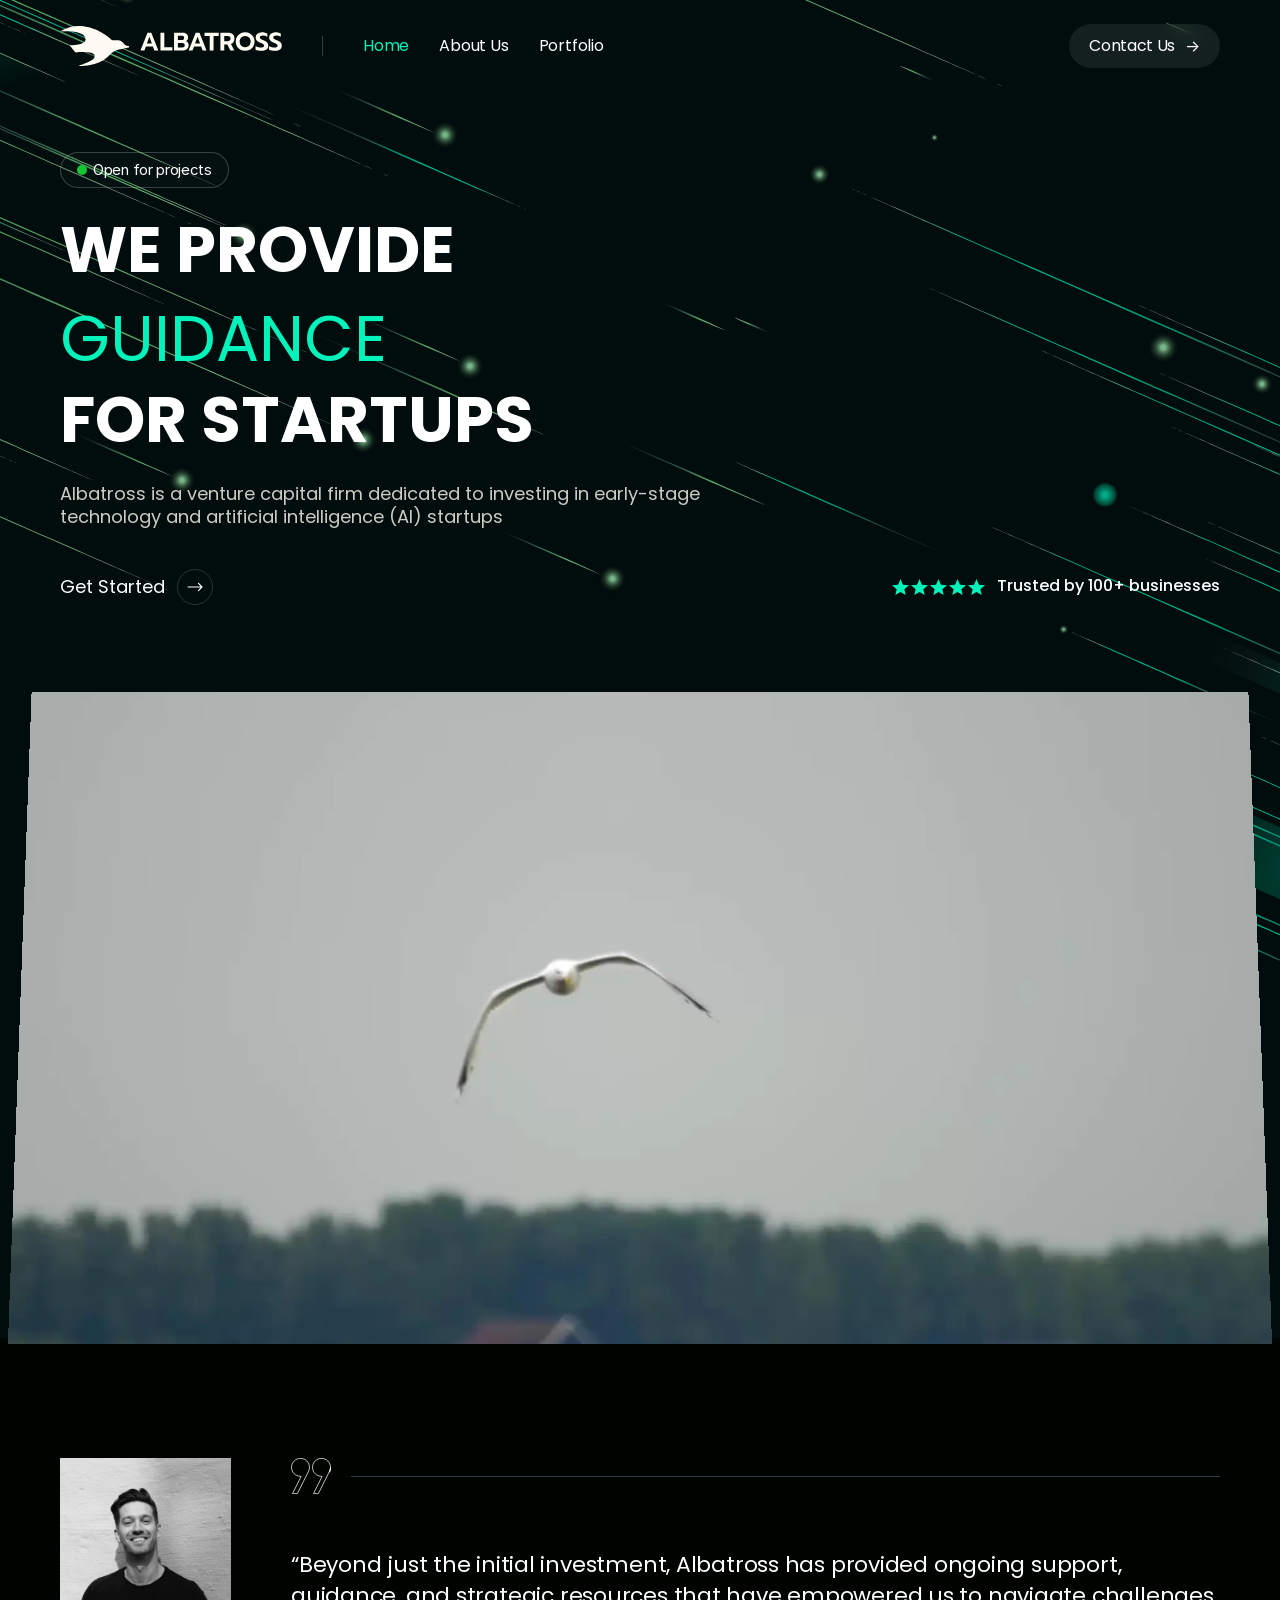
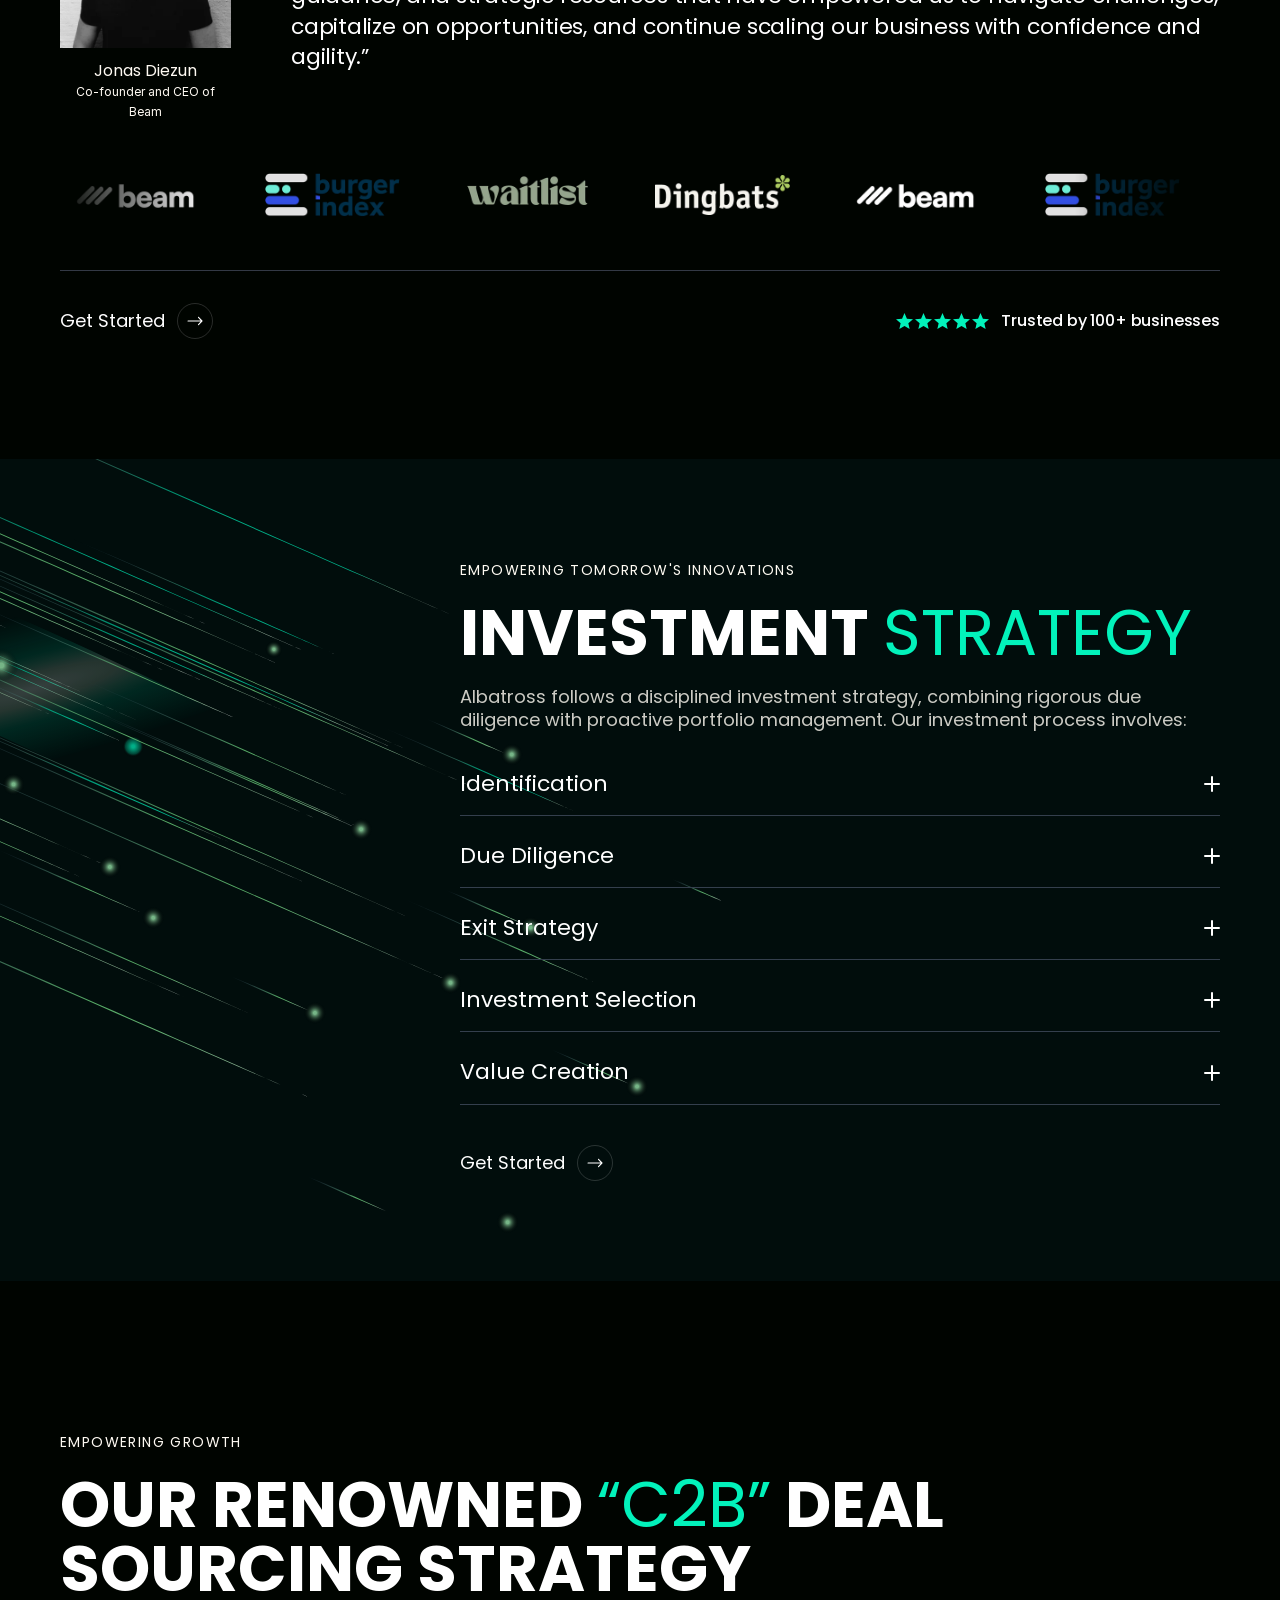
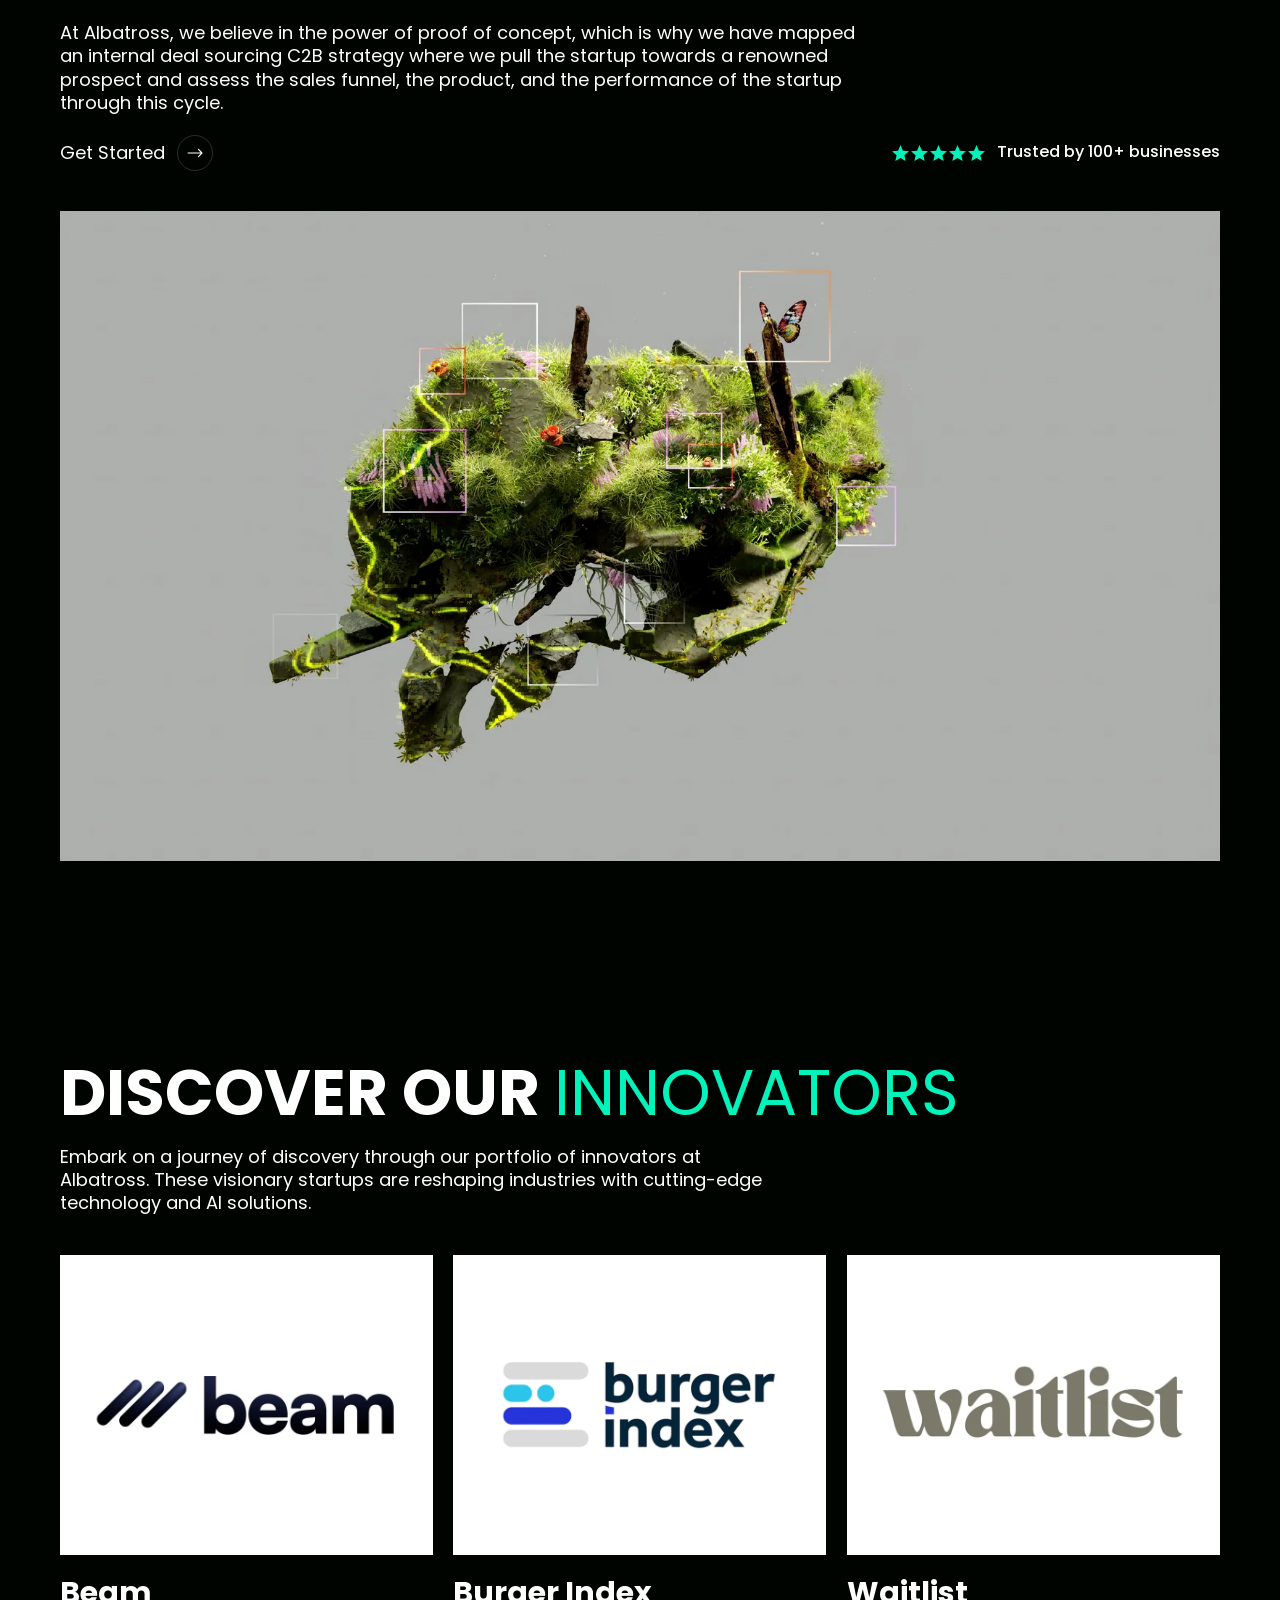
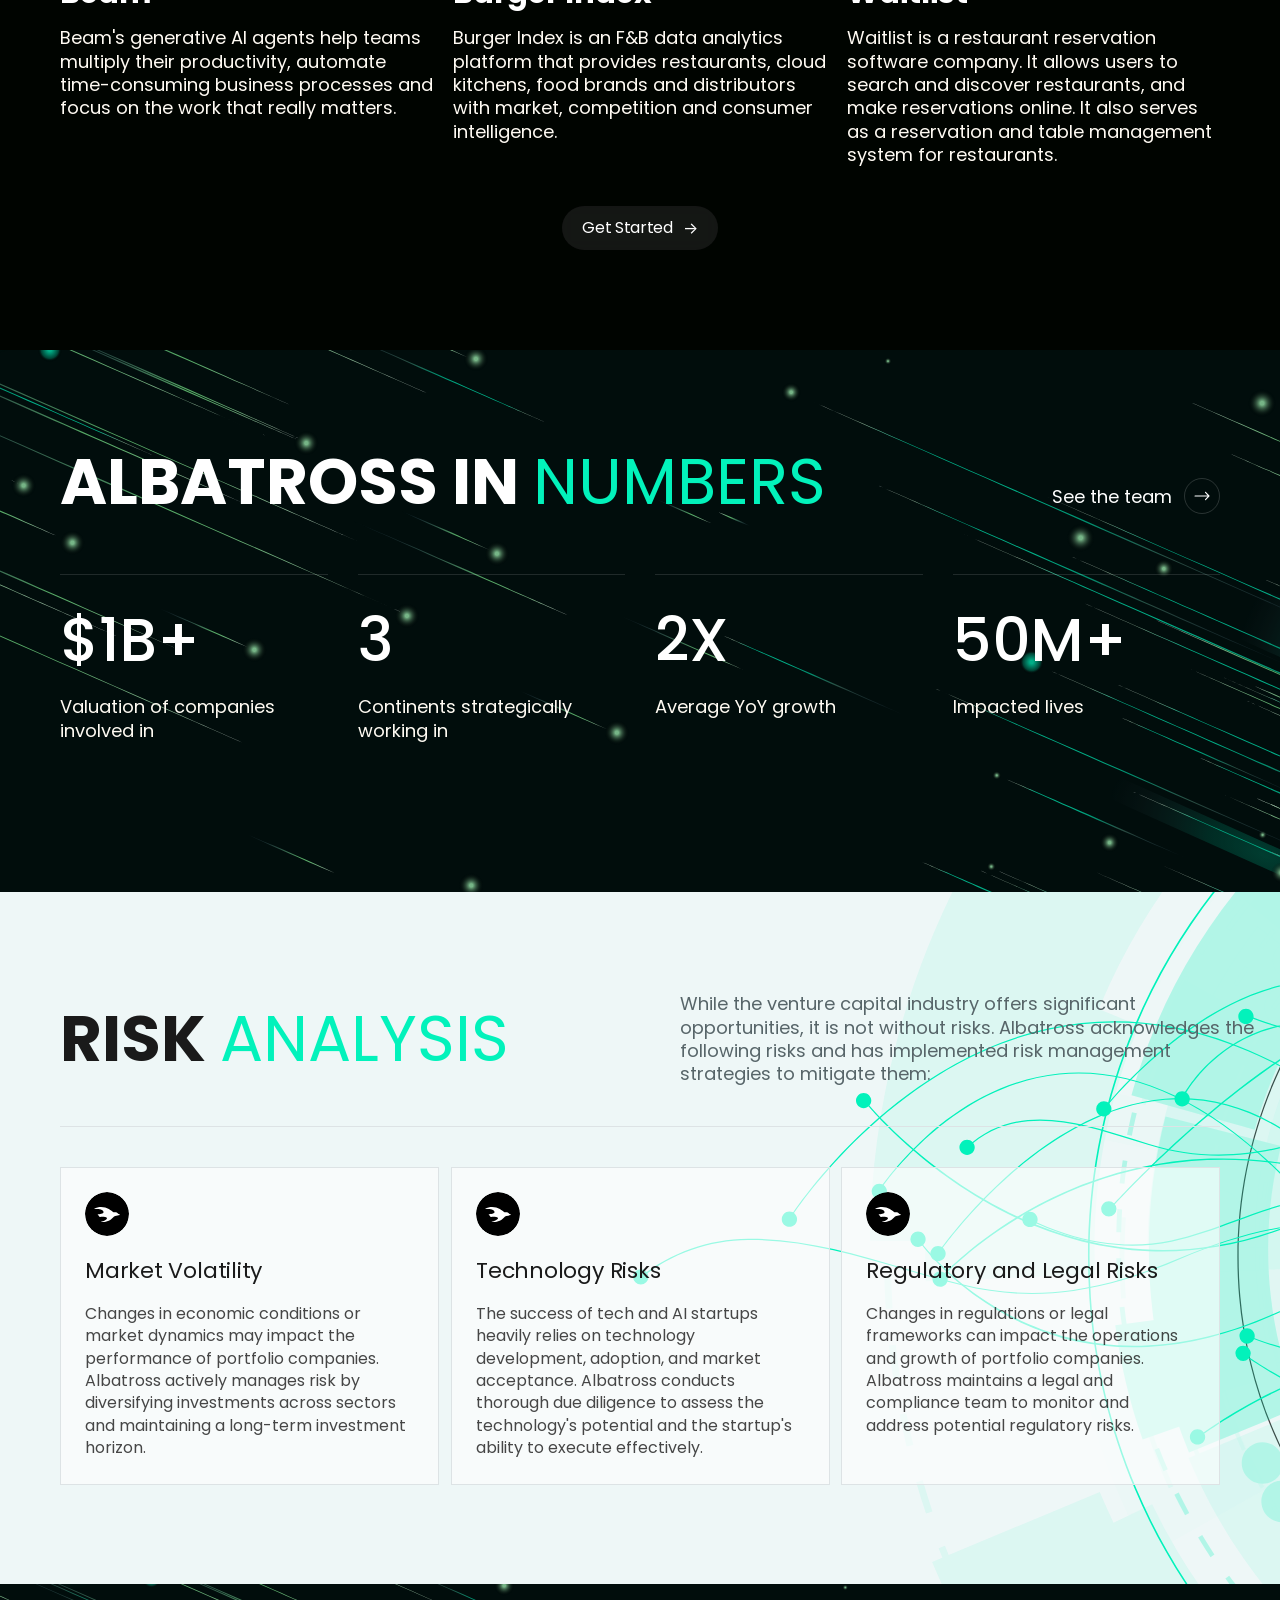
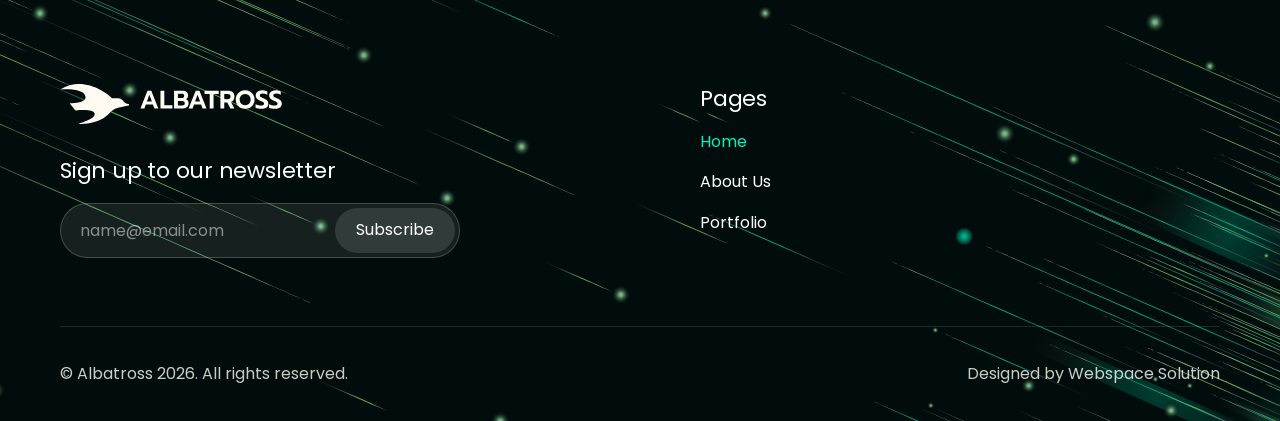
==== index.html @ 12d8d995 "Albatross website: static rebuild of the Framer site Same design and content as albatross-cap.com, r" ====
<!doctype html>
<html lang="en">
<head>
<meta charset="utf-8">
<meta name="viewport" content="width=device-width, initial-scale=1">
<title>Albatross | Venture capital for early-stage tech and AI startups</title>
<meta name="description" content="Albatross is a venture capital firm dedicated to investing in early-stage technology and artificial intelligence (AI) startups.">
<link rel="canonical" href="https://albatross-cap.com/">
<meta name="theme-color" content="#000400">
<meta property="og:type" content="website">
<meta property="og:site_name" content="Albatross">
<meta property="og:title" content="Albatross | Venture capital for early-stage tech and AI startups">
<meta property="og:description" content="Albatross is a venture capital firm dedicated to investing in early-stage technology and artificial intelligence (AI) startups.">
<meta property="og:url" content="https://albatross-cap.com/">
<meta property="og:image" content="https://albatross-cap.com/og-image.jpg">
<meta property="og:image:width" content="1200">
<meta property="og:image:height" content="630">
<meta name="twitter:card" content="summary_large_image">
<meta name="twitter:title" content="Albatross | Venture capital for early-stage tech and AI startups">
<meta name="twitter:description" content="Albatross is a venture capital firm dedicated to investing in early-stage technology and artificial intelligence (AI) startups.">
<meta name="twitter:image" content="https://albatross-cap.com/og-image.jpg">
<link rel="icon" href="favicon.svg" type="image/svg+xml">
<link rel="icon" href="favicon-48.png" type="image/png" sizes="48x48">
<link rel="apple-touch-icon" href="apple-touch-icon.png">
<link rel="preload" href="assets/fonts/poppins-400.woff2" as="font" type="font/woff2" crossorigin>
<link rel="preload" href="assets/fonts/poppins-700.woff2" as="font" type="font/woff2" crossorigin>
<link rel="stylesheet" href="assets/css/site.css?v=1">
<script>try{if(!sessionStorage.getItem('alb-intro')&&!matchMedia('(prefers-reduced-motion: reduce)').matches){document.documentElement.classList.add('js-intro');sessionStorage.setItem('alb-intro','1')}}catch(e){}</script>
<script src="assets/js/site.js?v=1" defer></script>
<script type="application/ld+json">{"@context":"https://schema.org","@type":"Organization","name":"Albatross","url":"https://albatross-cap.com/","logo":"https://albatross-cap.com/apple-touch-icon.png","description":"Albatross is a venture capital firm dedicated to investing in early-stage technology and artificial intelligence (AI) startups."}</script>
<link rel="preload" href="assets/img/bg-hero.svg" as="image">
</head>
<body class="page-home">
<a class="skip-link" href="#main">Skip to content</a>
<div class="intro" aria-hidden="true"><img src="assets/img/logo.svg" alt="" width="572" height="103"></div>
<svg width="0" height="0" style="position:absolute" aria-hidden="true" focusable="false">
  <symbol id="i-arrow" viewBox="0 0 16 10"><path fill="currentColor" d="M 15.492 4.779 C 15.464 4.71 15.423 4.647 15.372 4.59 L 11.883 0.982 C 11.666 0.758 11.314 0.758 11.097 0.982 C 10.879 1.207 10.879 1.569 11.097 1.799 L 13.637 4.422 L 1.021 4.422 C 0.714 4.422 0.465 4.681 0.465 4.998 C 0.465 5.314 0.714 5.573 1.021 5.573 L 13.637 5.573 L 11.097 8.202 C 10.879 8.427 10.879 8.789 11.097 9.013 C 11.205 9.128 11.348 9.186 11.49 9.186 C 11.632 9.186 11.775 9.128 11.883 9.013 L 15.372 5.406 C 15.423 5.355 15.464 5.291 15.492 5.222 C 15.52 5.153 15.535 5.078 15.535 4.998 C 15.535 4.923 15.52 4.848 15.492 4.779 Z"/></symbol>
  <symbol id="i-stars" viewBox="0 0 93 16"><g fill="#02F2BB"><path transform="translate(0 0)" d="M 8.5 0 L 10.929 5.635 L 17 6.138 L 12.345 10.164 L 13.661 16 L 8.5 12.931 L 3.339 16 L 4.655 10.164 L 0 6.138 L 6.071 5.635 Z"/><path transform="translate(19 0)" d="M 8.5 0 L 10.929 5.635 L 17 6.138 L 12.345 10.164 L 13.661 16 L 8.5 12.931 L 3.339 16 L 4.655 10.164 L 0 6.138 L 6.071 5.635 Z"/><path transform="translate(38 0)" d="M 8.5 0 L 10.929 5.635 L 17 6.138 L 12.345 10.164 L 13.661 16 L 8.5 12.931 L 3.339 16 L 4.655 10.164 L 0 6.138 L 6.071 5.635 Z"/><path transform="translate(57 0)" d="M 8.5 0 L 10.929 5.635 L 17 6.138 L 12.345 10.164 L 13.661 16 L 8.5 12.931 L 3.339 16 L 4.655 10.164 L 0 6.138 L 6.071 5.635 Z"/><path transform="translate(76 0)" d="M 8.5 0 L 10.929 5.635 L 17 6.138 L 12.345 10.164 L 13.661 16 L 8.5 12.931 L 3.339 16 L 4.655 10.164 L 0 6.138 L 6.071 5.635 Z"/></g></symbol>
  <symbol id="i-linkedin" viewBox="0 0 24 24"><path d="M19 3a2 2 0 0 1 2 2v14a2 2 0 0 1-2 2H5a2 2 0 0 1-2-2V5a2 2 0 0 1 2-2h14m-.5 15.5v-5.3a3.26 3.26 0 0 0-3.26-3.26c-.85 0-1.84.52-2.32 1.3v-1.11h-2.79v8.37h2.79v-4.93c0-.77.62-1.4 1.39-1.4a1.4 1.4 0 0 1 1.4 1.4v4.93h2.79M6.88 8.56a1.68 1.68 0 0 0 1.68-1.68c0-.93-.75-1.69-1.68-1.69a1.69 1.69 0 0 0-1.69 1.69c0 .93.76 1.68 1.69 1.68m1.39 9.94v-8.37H5.5v8.37h2.77z"/></symbol>
</svg>
<header class="site-header">
  <nav class="wrap nav" aria-label="Main">
    <div class="nav-left">
      <a class="brand" href="./" aria-label="Albatross, home"><img src="assets/img/logo.svg" alt="Albatross" width="222" height="40"></a>
      <span class="nav-divider" aria-hidden="true"></span>
      <ul class="nav-links"><li><a href="./" aria-current="page">Home</a></li><li><a href="./about-us">About Us</a></li><li><a href="./portfolio">Portfolio</a></li></ul>
    </div>
    <a class="pill-btn" href="./contact-us"><span>Contact Us</span><span class="arrow-text" aria-hidden="true">-&gt;</span></a>
    <button class="menu-btn" type="button" aria-expanded="false" aria-controls="mobile-menu" aria-label="Open menu"><span></span><span></span></button>
  </nav>
  <div class="mobile-menu" id="mobile-menu">
    <ul><li><a href="./" aria-current="page">Home</a></li><li><a href="./about-us">About Us</a></li><li><a href="./portfolio">Portfolio</a></li></ul>
    <a class="pill-btn" href="./contact-us"><span>Contact Us</span><span class="arrow-text" aria-hidden="true">-&gt;</span></a>
  </div>
</header>
<main id="main">
<div class="bg-hero home-top">
  <section class="hero" aria-labelledby="hero-title">
    <div class="wrap hero-content">
      <div class="hero-text">
        <p class="status-pill"><span class="dot" aria-hidden="true"></span>Open for projects</p>
        <h1 class="sr-only" id="hero-title">We provide necessary capital, guidance and industry connections for startups</h1>
        <div class="headline" aria-hidden="true">
          <p class="display">We provide</p>
          <div class="rotator"><div class="slot">
            <span class="word is-active">NECESSARY CAPITAL</span>
            <span class="word">GUIDANCE</span>
            <span class="word">INDUSTRY CONNECTIONS</span>
          </div></div>
          <p class="display">for startups</p>
        </div>
        <p class="lead dim">Albatross is a venture capital firm dedicated to investing in early-stage technology and artificial intelligence (AI) startups</p>
      </div>
      <div class="cta-row">
          <a class="circle-link" href="./contact-us"><span>Get Started</span><span class="circle"><svg aria-hidden="true"><use href="#i-arrow"/></svg></span></a>
          <p class="trusted"><svg aria-hidden="true"><use href="#i-stars"/></svg><span>Trusted by 100+ businesses</span></p>
        </div>
    </div>
    <div class="hero-media">
      <div class="hero-video" data-tilt>
        <video autoplay muted loop playsinline preload="metadata" poster="assets/img/video-poster.webp" aria-label="An albatross in flight">
          <source src="assets/video/albatross.mp4" type="video/mp4">
        </video>
      </div>
    </div>
  </section>
</div>

<section class="wrap testimonials reveal reveal-30" aria-label="What founders say">
  <div class="testimonials-inner">
    <div class="quotes" data-rotate="9500">
      <figure class="quote is-active">
        <div class="quote-person"><img src="assets/img/testimonial-jonas-400.webp" alt="Jonas Diezun" width="171" height="190" loading="lazy"><figcaption><p class="name">Jonas Diezun</p><p class="role">Co-founder and CEO of Beam</p></figcaption></div>
        <div class="quote-body"><div class="quote-mark" aria-hidden="true"><img src="assets/img/quote.svg" alt="" width="40" height="36"><span class="rule"></span></div>
          <blockquote>&ldquo;Beyond just the initial investment, Albatross has provided ongoing support, guidance, and strategic resources that have empowered us to navigate challenges, capitalize on opportunities, and continue scaling our business with confidence and agility.&rdquo;</blockquote></div>
      </figure>
      <figure class="quote">
        <div class="quote-person"><img src="assets/img/testimonial-christian-400.webp" alt="Christian Tambeh" width="171" height="190" loading="lazy"><figcaption><p class="name">Christian Tambeh</p><p class="role">Founder of Nineteen Fifty</p></figcaption></div>
        <div class="quote-body"><div class="quote-mark" aria-hidden="true"><img src="assets/img/quote.svg" alt="" width="40" height="36"><span class="rule"></span></div>
          <blockquote>&ldquo;I highly recommend Albatross Capital for their professionalism and meticulous attention to detail. Their team consistently demonstrates thorough due diligence, ensuring every aspect of their work is carefully considered.&rdquo;</blockquote></div>
      </figure>
    </div>
    <div class="ticker" aria-label="Companies we work with"><ul class="ticker-track"><li><img src="assets/img/logo-beam-300.webp" alt="Beam" width="135" height="70" loading="lazy"></li><li><img src="assets/img/logo-burger-index-300.webp" alt="Burger Index" width="135" height="70" loading="lazy"></li><li><img src="assets/img/logo-waitlist-300.webp" alt="Waitlist" width="135" height="70" loading="lazy" class="cover"></li><li><img src="assets/img/logo-dingbats-300.webp" alt="Dingbats*" width="135" height="70" loading="lazy"></li><li aria-hidden="true"><img src="assets/img/logo-beam-300.webp" alt="" width="135" height="70" loading="lazy"></li><li aria-hidden="true"><img src="assets/img/logo-burger-index-300.webp" alt="" width="135" height="70" loading="lazy"></li><li aria-hidden="true"><img src="assets/img/logo-waitlist-300.webp" alt="" width="135" height="70" loading="lazy" class="cover"></li><li aria-hidden="true"><img src="assets/img/logo-dingbats-300.webp" alt="" width="135" height="70" loading="lazy"></li><li aria-hidden="true"><img src="assets/img/logo-beam-300.webp" alt="" width="135" height="70" loading="lazy"></li><li aria-hidden="true"><img src="assets/img/logo-burger-index-300.webp" alt="" width="135" height="70" loading="lazy"></li><li aria-hidden="true"><img src="assets/img/logo-waitlist-300.webp" alt="" width="135" height="70" loading="lazy" class="cover"></li><li aria-hidden="true"><img src="assets/img/logo-dingbats-300.webp" alt="" width="135" height="70" loading="lazy"></li><li aria-hidden="true"><img src="assets/img/logo-beam-300.webp" alt="" width="135" height="70" loading="lazy"></li><li aria-hidden="true"><img src="assets/img/logo-burger-index-300.webp" alt="" width="135" height="70" loading="lazy"></li><li aria-hidden="true"><img src="assets/img/logo-waitlist-300.webp" alt="" width="135" height="70" loading="lazy" class="cover"></li><li aria-hidden="true"><img src="assets/img/logo-dingbats-300.webp" alt="" width="135" height="70" loading="lazy"></li></ul></div>
    <div class="rule-row"><div class="rule" aria-hidden="true"></div><div class="cta-row">
          <a class="circle-link" href="./contact-us"><span>Get Started</span><span class="circle"><svg aria-hidden="true"><use href="#i-arrow"/></svg></span></a>
          <p class="trusted tall"><svg aria-hidden="true"><use href="#i-stars"/></svg><span>Trusted by 100+ businesses</span></p>
        </div></div>
  </div>
</section>

<section class="bg-strategy" aria-labelledby="strategy-title">
  <div class="wrap strategy">
    <div class="strategy-spacer" aria-hidden="true"></div>
    <div class="strategy-body">
      <div class="stack-20">
        <p class="eyebrow">Empowering Tomorrow's Innovations</p>
        <h2 class="display" id="strategy-title">Investment <span class="accent">Strategy</span></h2>
        <p class="lead cream dim">Albatross follows a disciplined investment strategy, combining rigorous due diligence with proactive portfolio management. Our investment process involves:</p>
        <div class="accordion">
            <div class="acc-item">
              <h3><button class="acc-head" type="button" aria-expanded="false" aria-controls="acc-0" id="acc-btn-0"><span>Identification</span><i class="acc-icon" aria-hidden="true"></i></button></h3>
              <div class="acc-panel" id="acc-0" role="region" aria-labelledby="acc-btn-0"><div><p>We leverage our networks, partnerships, and industry expertise to identify promising early-stage tech and AI startups. We actively seek out companies that align with our investment thesis of driving efficiencies through cutting-edge technology.</p></div></div>
            </div>
            <div class="acc-item">
              <h3><button class="acc-head" type="button" aria-expanded="false" aria-controls="acc-1" id="acc-btn-1"><span>Due Diligence</span><i class="acc-icon" aria-hidden="true"></i></button></h3>
              <div class="acc-panel" id="acc-1" role="region" aria-labelledby="acc-btn-1"><div><p>Every opportunity goes through rigorous due diligence. We assess the team, the technology, the market and the business model, and through our C2B approach we test the product with a real prospect to see how the startup sells and performs before we commit.</p></div></div>
            </div>
            <div class="acc-item">
              <h3><button class="acc-head" type="button" aria-expanded="false" aria-controls="acc-2" id="acc-btn-2"><span>Exit Strategy</span><i class="acc-icon" aria-hidden="true"></i></button></h3>
              <div class="acc-panel" id="acc-2" role="region" aria-labelledby="acc-btn-2"><div><p>Albatross works closely with portfolio companies to achieve liquidity events that generate substantial returns for our investors. We explore options such as IPOs, mergers, acquisitions, or secondary market sales to maximize returns and create value for all stakeholders.</p></div></div>
            </div>
            <div class="acc-item">
              <h3><button class="acc-head" type="button" aria-expanded="false" aria-controls="acc-3" id="acc-btn-3"><span>Investment Selection</span><i class="acc-icon" aria-hidden="true"></i></button></h3>
              <div class="acc-panel" id="acc-3" role="region" aria-labelledby="acc-btn-3"><div><p>Based on the due diligence process, Albatross selects companies that demonstrate exceptional potential for growth, scalability, and positive impact within their respective industries. We negotiate investment terms and collaborate with the startup's founders to establish mutual goals and strategies.</p></div></div>
            </div>
            <div class="acc-item">
              <h3><button class="acc-head" type="button" aria-expanded="false" aria-controls="acc-4" id="acc-btn-4"><span>Value Creation</span><i class="acc-icon" aria-hidden="true"></i></button></h3>
              <div class="acc-panel" id="acc-4" role="region" aria-labelledby="acc-btn-4"><div><p>Albatross takes an active approach to portfolio management. We provide strategic guidance and mentorship, industry connections, and operational expertise to the startups we invest in. Our team supports the development of scalable business models, product-market fit, and customer acquisition strategies.</p></div></div>
            </div>
        </div>
      </div>
      <a class="circle-link" href="./contact-us"><span>Get Started</span><span class="circle"><svg aria-hidden="true"><use href="#i-arrow"/></svg></span></a>
    </div>
  </div>
</section>

<section class="wrap c2b" aria-labelledby="c2b-title">
  <div class="stack-20">
    <p class="eyebrow">Empowering Growth</p>
    <h2 class="display" id="c2b-title">Our renowned <span class="accent">&ldquo;C2B&rdquo;</span> Deal Sourcing strategy</h2>
    <p class="lead">At Albatross, we believe in the power of proof of concept, which is why we have mapped an internal deal sourcing C2B strategy where we pull the startup towards a renowned prospect and assess the sales funnel, the product, and the performance of the startup through this cycle.</p>
    <div class="cta-row">
          <a class="circle-link" href="./contact-us"><span>Get Started</span><span class="circle"><svg aria-hidden="true"><use href="#i-arrow"/></svg></span></a>
          <p class="trusted"><svg aria-hidden="true"><use href="#i-stars"/></svg><span>Trusted by 100+ businesses</span></p>
        </div>
  </div>
  <div class="c2b-media"><img src="assets/img/c2b-1600.webp" srcset="assets/img/c2b-960.webp 960w, assets/img/c2b-1600.webp 1600w, assets/img/c2b-2320.webp 2320w" sizes="(max-width: 1199px) 100vw, 1160px" alt="A floating island of moss and stone, connected by glowing lines" width="1600" height="900" loading="lazy" decoding="async"></div>
</section>

<section class="innovators" aria-labelledby="innovators-title">
  <div class="wrap section-head">
    <div class="stack-20">
      <h2 class="display" id="innovators-title">Discover Our <span class="accent">Innovators</span></h2>
      <p class="lead">Embark on a journey of discovery through our portfolio of innovators at Albatross. These visionary startups are reshaping industries with cutting-edge technology and AI solutions.</p>
    </div>
  </div>
  <div class="wrap cards">
    <div class="card-grid">
          <a class="card reveal" href="https://beam.ai" target="_blank" rel="noopener">
            <div class="card-media"><img src="assets/img/card-beam-800.webp" alt="Beam logo" width="800" height="640" loading="lazy" decoding="async"><span class="card-tag">Pre-Seed</span></div>
            <div class="card-text"><h3>Beam</h3><p>Beam's generative AI agents help teams multiply their productivity, automate time-consuming business processes and focus on the work that really matters.</p></div>
          </a>
          <a class="card reveal" href="https://burgerindex.com/" target="_blank" rel="noopener">
            <div class="card-media"><img src="assets/img/card-burger-index-800.webp" alt="Burger Index logo" width="800" height="640" loading="lazy" decoding="async"><span class="card-tag">Pre-Seed</span></div>
            <div class="card-text"><h3>Burger Index</h3><p>Burger Index is an F&amp;B data analytics platform that provides restaurants, cloud kitchens, food brands and distributors with market, competition and consumer intelligence.</p></div>
          </a>
          <a class="card reveal" href="https://waitlistapp.me" target="_blank" rel="noopener">
            <div class="card-media"><img src="assets/img/card-waitlist-800.webp" alt="Waitlist logo" width="800" height="640" loading="lazy" decoding="async"><span class="card-tag">Pre-Seed</span></div>
            <div class="card-text"><h3>Waitlist</h3><p>Waitlist is a restaurant reservation software company. It allows users to search and discover restaurants, and make reservations online. It also serves as a reservation and table management system for restaurants.</p></div>
          </a>
    </div>
  </div>
  <a class="pill-btn" href="./contact-us"><span>Get Started</span><span class="arrow-text" aria-hidden="true">-&gt;</span></a>
</section>

<section class="bg-numbers" aria-labelledby="numbers-title">
  <div class="wrap numbers">
    <div class="numbers-head">
      <h2 class="display" id="numbers-title">Albatross in <span class="accent">Numbers</span></h2>
      <a class="circle-link" href="./about-us"><span>See the team</span><span class="circle"><svg aria-hidden="true"><use href="#i-arrow"/></svg></span></a>
    </div>
    <div class="stats" data-counters>
        <div class="stat"><p class="stat-value" data-count="1" data-prefix="$" data-suffix="B+">$1B+</p><p class="label">Valuation of companies involved in</p></div>
        <div class="stat"><p class="stat-value" data-count="3" data-prefix="" data-suffix="">3</p><p class="label">Continents strategically working in</p></div>
        <div class="stat"><p class="stat-value" data-count="2" data-prefix="" data-suffix="X">2X</p><p class="label">Average YoY growth</p></div>
        <div class="stat"><p class="stat-value" data-count="50" data-prefix="" data-suffix="M+">50M+</p><p class="label">Impacted lives</p></div>
    </div>
  </div>
</section>

<section class="bg-risk" aria-labelledby="risk-title">
  <div class="wrap risk">
    <div class="risk-head">
      <h2 class="display ink" id="risk-title">Risk <span class="accent">Analysis</span></h2>
      <p>While the venture capital industry offers significant opportunities, it is not without risks. Albatross acknowledges the following risks and has implemented risk management strategies to mitigate them:</p>
    </div>
    <div class="rule" aria-hidden="true"></div>
    <div class="risk-grid">
        <article class="risk-card reveal"><img src="assets/img/icon-risk.svg" alt="" width="44" height="44" loading="lazy"><div><h3>Market Volatility</h3><p>Changes in economic conditions or market dynamics may impact the performance of portfolio companies. Albatross actively manages risk by diversifying investments across sectors and maintaining a long-term investment horizon.</p></div></article>
        <article class="risk-card reveal"><img src="assets/img/icon-risk.svg" alt="" width="44" height="44" loading="lazy"><div><h3>Technology Risks</h3><p>The success of tech and AI startups heavily relies on technology development, adoption, and market acceptance. Albatross conducts thorough due diligence to assess the technology's potential and the startup's ability to execute effectively.</p></div></article>
        <article class="risk-card reveal"><img src="assets/img/icon-risk.svg" alt="" width="44" height="44" loading="lazy"><div><h3>Regulatory and Legal Risks</h3><p>Changes in regulations or legal frameworks can impact the operations and growth of portfolio companies. Albatross maintains a legal and compliance team to monitor and address potential regulatory risks.</p></div></article>
    </div>
  </div>
</section>
</main>
<footer class="site-footer">
  <div class="wrap footer-inner">
    <div class="footer-top">
      <div class="footer-col">
        <a class="brand" href="./" aria-label="Albatross, home"><img src="assets/img/logo.svg" alt="Albatross" width="222" height="40" loading="lazy"></a>
        <div class="newsletter">
          <h2 id="newsletter-title">Sign up to our newsletter</h2>
          <form class="newsletter-form js-form" data-kind="newsletter" aria-labelledby="newsletter-title" novalidate>
            <label class="sr-only" for="nl-email-index">Email address</label>
            <input id="nl-email-index" type="email" name="email" placeholder="name@email.com" autocomplete="email" required>
            <input class="hp" type="text" name="_honey" tabindex="-1" autocomplete="off" aria-hidden="true">
            <button type="submit">Subscribe</button>
          </form>
          <p class="form-note" role="status" aria-live="polite"></p>
        </div>
      </div>
      <div class="footer-col footer-pages">
        <h2>Pages</h2>
        <ul><li><a href="./" aria-current="page">Home</a></li><li><a href="./about-us">About Us</a></li><li><a href="./portfolio">Portfolio</a></li></ul>
      </div>
    </div>
    <div class="footer-rule" aria-hidden="true"></div>
    <div class="footer-bottom">
      <p>&copy; <a href="./">Albatross</a> <span data-year>2026</span>. All rights reserved.</p>
      <p>Designed by <a href="https://webspacesolutions.in/" target="_blank" rel="noopener">Webspace Solution</a></p>
    </div>
  </div>
</footer>
</body>
</html>
---- assets/css/site.css ----
/* Albatross — site styles.
   Breakpoints match the original Framer build: desktop >= 1200, tablet 810-1199, phone <= 809. */

@font-face { font-family: "Poppins"; font-style: normal; font-weight: 400; font-display: swap; src: url("../fonts/poppins-400.woff2") format("woff2"); }
@font-face { font-family: "Poppins"; font-style: normal; font-weight: 500; font-display: swap; src: url("../fonts/poppins-500.woff2") format("woff2"); }
@font-face { font-family: "Poppins"; font-style: normal; font-weight: 600; font-display: swap; src: url("../fonts/poppins-600.woff2") format("woff2"); }
@font-face { font-family: "Poppins"; font-style: normal; font-weight: 700; font-display: swap; src: url("../fonts/poppins-700.woff2") format("woff2"); }
@font-face { font-family: "Inter"; font-style: normal; font-weight: 400; font-display: swap; src: url("../fonts/inter-400.woff2") format("woff2"); }

:root {
  --accent: #02f2bb;
  --cream: #fffbf3;
  --white: #ffffff;
  --ink: #1a1a1a;
  --muted: #576569;
  --line: #333945;
  --acc-line: #343f4d;
  --light-line: #dde3e5;
  --role: #d4d5d6;
  --dot: #14c732;
  --bg: #000400;
  --font: "Poppins", "Poppins Placeholder", system-ui, -apple-system, "Segoe UI", sans-serif;
  --font-ui: "Inter", system-ui, -apple-system, "Segoe UI", sans-serif;
}

*, *::before, *::after { box-sizing: border-box; }
html { -webkit-text-size-adjust: 100%; text-size-adjust: 100%; }
body {
  margin: 0;
  background: var(--bg);
  color: var(--white);
  font-family: var(--font);
  font-size: 16px;
  line-height: 1.4;
  -webkit-font-smoothing: antialiased;
  -moz-osx-font-smoothing: grayscale;
  overflow-x: hidden;
}
body.page-about, body.page-contact { --bg: #010d0c; }
body.page-portfolio { --bg: #010d0c; }
h1, h2, h3, h4, p, figure, blockquote { margin: 0; font-weight: inherit; }
a { color: inherit; text-decoration: none; }
img, video, svg { display: block; max-width: 100%; }
button, input, textarea { font: inherit; color: inherit; }
ul { list-style: none; margin: 0; padding: 0; }

.sr-only { position: absolute; width: 1px; height: 1px; padding: 0; margin: -1px; overflow: hidden; clip: rect(0 0 0 0); white-space: nowrap; border: 0; }
.skip-link { position: absolute; left: 12px; top: -60px; z-index: 200; background: var(--accent); color: var(--ink); padding: 10px 16px; border-radius: 8px; transition: top .2s; }
.skip-link:focus { top: 12px; }
:focus-visible { outline: 2px solid var(--accent); outline-offset: 3px; }

.wrap { width: 100%; max-width: 1200px; margin: 0 auto; padding: 0 20px; }

/* ---------- Type ---------- */
.display { font-size: 64px; line-height: 64px; font-weight: 700; text-transform: uppercase; color: var(--white); }
.display .accent { font-weight: 400; color: var(--accent); }
.display.ink { color: var(--ink); }
.eyebrow { font-size: 14px; line-height: 22.4px; letter-spacing: 1.4px; text-transform: uppercase; color: var(--cream); }
.lead { font-size: 18px; line-height: 23.4px; color: var(--white); }
.lead.cream { color: var(--cream); }
.dim { opacity: .8; }
.arrow-text { font-family: var(--font-ui); font-feature-settings: "calt" 1; }

/* ---------- Buttons & links ---------- */
.pill-btn {
  display: inline-flex; align-items: center; justify-content: center; gap: 10px;
  height: 44px; padding: 10px 20px; border-radius: 60px;
  background: rgba(255, 255, 255, .08);
  -webkit-backdrop-filter: blur(8px); backdrop-filter: blur(8px);
  font-size: 16px; line-height: 24px; letter-spacing: -.32px; color: var(--white);
  transition: background-color .3s ease, color .3s ease;
}
.pill-btn .arrow-text { letter-spacing: 0; }
.pill-btn:hover { background: var(--accent); color: var(--ink); }

.circle-link { display: inline-flex; flex: none; white-space: nowrap; align-items: center; gap: 12px; font-size: 18px; line-height: 21.6px; color: var(--white); }
.circle-link .circle {
  position: relative; width: 36px; height: 36px; border-radius: 60px; flex: none;
  border: 1px solid rgba(255, 255, 255, .16);
  display: grid; place-items: center;
  transition: background-color .3s ease, border-color .3s ease;
}
.circle-link .circle svg { width: 16px; height: 10px; color: var(--white); transition: color .3s ease; }
.circle-link:hover .circle { background: var(--accent); border-color: var(--accent); }
.circle-link:hover .circle svg { color: var(--ink); }
.circle-link:hover { gap: 16px; }
.circle-link { transition: gap .3s ease; }
.circle-link.on-light { color: var(--ink); letter-spacing: -.36px; }
.circle-link.on-light .circle { background: var(--accent); border-color: var(--accent); }
.circle-link.on-light .circle svg { color: var(--ink); }

.trusted { display: inline-flex; align-items: center; gap: 12px; font-size: 16px; line-height: 20.8px; font-weight: 500; color: var(--white); }
.trusted svg { width: 93px; height: 16px; flex: none; }
.trusted.tall { line-height: 24px; letter-spacing: -.16px; }

.cta-row { display: flex; align-items: center; justify-content: space-between; gap: 20px; }

/* ---------- Header / nav ---------- */
.site-header { position: relative; z-index: 50; }
.nav { display: flex; align-items: center; gap: 40px; height: 92px; padding-top: 16px; padding-bottom: 16px; }
.nav-left { display: flex; align-items: center; gap: 40px; flex: 1; }
.brand { display: block; width: 222px; height: 40px; flex: none; }
.brand img { width: 222px; height: 40px; }
.nav-divider { width: 1px; height: 20px; background: rgba(255, 255, 255, .2); }
.nav-links { display: flex; align-items: center; gap: 30px; }
.nav-links a { font-size: 16px; line-height: 32px; letter-spacing: -.2px; color: var(--white); transition: color .3s ease; }
.nav-links a:hover { color: rgba(2, 242, 187, .3); }
.nav-links a[aria-current="page"] { color: var(--accent); }
.menu-btn { display: none; }
.mobile-menu { display: none; }

/* ---------- Hero (home) ---------- */
.bg-hero { background: url("../img/bg-hero.svg") center top / cover no-repeat; }
/* The hero background runs up behind the header, as in the original. */
:root { --header-h: 92px; }
main > .bg-hero:first-child { margin-top: calc(-1 * var(--header-h)); padding-top: var(--header-h); }
.hero-content { padding-top: 60px; padding-bottom: 80px; }
.hero-text { display: flex; flex-direction: column; gap: 30px; align-items: flex-start; }
.status-pill {
  display: inline-flex; align-items: center; gap: 6px; height: 36px; padding: 6px 16px;
  border: 1px solid rgba(255, 255, 255, .2); border-radius: 30px; background: rgba(255, 255, 255, .02);
  font-family: var(--font-ui); font-size: 15px; line-height: 24px; letter-spacing: -.3px; color: var(--white);
}
.status-pill .dot { width: 10px; height: 10px; border-radius: 30px; background: var(--dot); }
.headline { display: flex; flex-direction: column; gap: 8px; width: 100%; }
.rotator { position: relative; height: 90px; overflow: hidden; display: flex; align-items: flex-end; }
.rotator .slot { position: relative; height: 82px; width: 100%; overflow: hidden; }
.rotator .word {
  position: absolute; left: 0; top: 12px; white-space: nowrap;
  font-size: 64px; line-height: 57.6px; font-weight: 400; color: var(--accent);
  transform: translateY(100%); opacity: 0;
  transition: transform .55s cubic-bezier(.65, 0, .35, 1), opacity .55s ease;
}
.rotator .word.is-active { transform: translateY(0); opacity: 1; }
.rotator .word.is-leaving { transform: translateY(-100%); opacity: 0; }
.hero-content .lead { max-width: 640px; color: var(--cream); }
.hero-content .cta-row { margin-top: 40px; }

.hero-media { padding: 0 20px; }
.hero-video {
  position: relative; height: 653px; overflow: hidden; background: #0b0f0e;
  transform: perspective(1200px) rotateX(var(--tilt, 4deg));
  will-change: transform;
}
.hero-video video, .hero-video img { width: 100%; height: 100%; object-fit: cover; }

/* ---------- Appear on scroll ---------- */
.reveal { opacity: 0; transform: perspective(1200px) translateY(var(--reveal-y, 40px)); transition: opacity .8s cubic-bezier(.22, 1, .36, 1), transform .8s cubic-bezier(.22, 1, .36, 1); }
.reveal.is-in { opacity: 1; transform: perspective(1200px) translateY(0); }
.reveal-30 { --reveal-y: 30px; }

/* ---------- Testimonials ---------- */
.testimonials { padding-top: 120px; padding-bottom: 120px; }
.testimonials-inner { display: flex; flex-direction: column; gap: 28px; }
.quotes { display: grid; }
.quote { grid-area: 1 / 1; display: flex; gap: 60px; align-items: flex-start; transition: opacity .6s ease; }
.quote:not(.is-active) { opacity: 0; pointer-events: none; }
.quote-person { width: 171px; flex: none; display: flex; flex-direction: column; align-items: center; gap: 12px; text-align: center; }
.quote-person img { width: 171px; height: 190px; object-fit: cover; }
.quote-person .name { font-size: 16px; line-height: 22.4px; color: var(--cream); }
.quote-person .role { font-family: var(--font-ui); font-size: 12px; line-height: 19.2px; color: var(--cream); }
.quote-body { flex: 1; min-width: 0; display: flex; flex-direction: column; gap: 56px; }
.quote-mark { display: flex; align-items: center; gap: 20px; height: 36px; }
.quote-mark svg { width: 40px; height: 36px; flex: none; }
.quote-mark .rule { flex: 1; height: 1px; background: var(--line); }
.quote-body blockquote { margin: 0; font-size: 22px; line-height: 30.8px; letter-spacing: -.22px; color: var(--white); }

.ticker {
  padding: 10px; overflow: hidden;
  -webkit-mask-image: linear-gradient(to right, transparent 0%, #000 12.5%, #000 87.5%, transparent 100%);
  mask-image: linear-gradient(to right, transparent 0%, #000 12.5%, #000 87.5%, transparent 100%);
}
.ticker-track { display: flex; gap: 60px; width: max-content; animation: ticker 13s linear infinite; }
.ticker-track li { width: 135px; height: 73px; flex: none; display: grid; place-items: center; }
.ticker-track img { width: 135px; height: 70px; object-fit: contain; }
.ticker-track img.cover { object-fit: cover; }
@keyframes ticker { from { transform: translateX(0); } to { transform: translateX(-780px); } }

.rule-row { display: flex; flex-direction: column; gap: 32px; }
.rule-row .rule { height: 1px; background: var(--line); }

/* ---------- Strategy ---------- */
.bg-strategy { background: url("../img/bg-strategy.svg") center top / cover no-repeat; }
.strategy { padding-top: 100px; padding-bottom: 100px; display: flex; gap: 40px; }
.strategy-spacer { width: 360px; flex: none; }
.strategy-body { flex: 1; min-width: 0; display: flex; flex-direction: column; gap: 40px; align-items: flex-start; }
.stack-20 { display: flex; flex-direction: column; gap: 20px; width: 100%; }
.accordion { display: flex; flex-direction: column; gap: 8px; width: 100%; }
.acc-item { box-shadow: inset 0 -1px 0 var(--acc-line); }
.acc-head {
  width: 100%; display: flex; align-items: center; gap: 24px; padding: 20px 0; margin: 0;
  background: none; border: 0; cursor: pointer; text-align: left;
  font-size: 22px; line-height: 24.2px; color: var(--white);
}
.acc-head span { flex: 1; }
.acc-icon { position: relative; width: 16px; height: 16px; flex: none; transition: transform .35s ease; }
.acc-icon::before, .acc-icon::after { content: ""; position: absolute; background: var(--white); border-radius: 10px; }
.acc-icon::before { left: 0; top: 7px; width: 16px; height: 2px; }
.acc-icon::after { left: 7px; top: 0; width: 2px; height: 16px; }
.acc-item.is-open .acc-icon { transform: rotate(45deg); }
.acc-panel { display: grid; grid-template-rows: 0fr; transition: grid-template-rows .4s ease; }
.acc-item.is-open .acc-panel { grid-template-rows: 1fr; }
.acc-panel > div { overflow: hidden; }
.acc-panel p { padding-bottom: 20px; font-size: 18px; line-height: 23.4px; color: var(--cream); }

/* ---------- C2B ---------- */
.c2b { padding-top: 150px; padding-bottom: 100px; display: flex; flex-direction: column; gap: 40px; }
.c2b .lead { max-width: 800px; }
.c2b-media { width: 100%; aspect-ratio: 1160 / 650; overflow: hidden; }
.c2b-media img { width: 100%; height: 100%; object-fit: cover; }

/* ---------- Innovators / portfolio cards ---------- */
.innovators { padding-bottom: 100px; display: flex; flex-direction: column; align-items: center; }
.section-head { width: 100%; padding-top: 100px; padding-bottom: 40px; }
.section-head .lead { max-width: 710px; }
.cards { width: 100%; padding-bottom: 40px; }
.card-grid { display: grid; grid-template-columns: repeat(3, 1fr); gap: 20px; }
.card { display: flex; flex-direction: column; gap: 20px; transition: opacity .3s ease; }
.card-media { position: relative; aspect-ratio: 373 / 300; overflow: hidden; background: #fff; }
.card-media img { width: 100%; height: 100%; object-fit: cover; }
.card-tag {
  position: absolute; left: 15px; bottom: 15px; height: 30px; padding: 0 12px; border-radius: 30px;
  display: inline-flex; align-items: center; background: rgba(2, 242, 187, .4);
  font-size: 12px; line-height: 14px; color: var(--ink);
  opacity: 0; transform: translateY(6px); transition: opacity .3s ease, transform .3s ease;
}
a.card:hover { opacity: .8; }
a.card:hover .card-tag, a.card:focus-visible .card-tag { opacity: 1; transform: none; }
.card-text { display: flex; flex-direction: column; gap: 15px; }
.card-text h2, .card-text h3 { font-size: 30px; line-height: 36px; font-weight: 700; color: var(--white); }
.card-text p { font-size: 18px; line-height: 23.4px; color: var(--cream); }

/* ---------- Numbers ---------- */
.bg-numbers { background: url("../img/bg-numbers.svg") center top / cover no-repeat; }
.numbers { padding-top: 100px; padding-bottom: 150px; display: flex; flex-direction: column; gap: 60px; }
.numbers-head { display: flex; align-items: flex-end; justify-content: space-between; gap: 80px; }
.stats { display: grid; grid-template-columns: repeat(4, 1fr); gap: 30px; }
.stat { padding-top: 20px; border-top: 1px solid rgba(255, 255, 255, .12); display: flex; flex-direction: column; gap: 10px; }
.stat-value { font-size: 60px; line-height: 90px; font-weight: 500; color: var(--white); font-variant-numeric: tabular-nums; }
.stat .label { font-size: 18px; line-height: 23.4px; color: var(--cream); }

/* ---------- Risk ---------- */
.bg-risk { background: url("../img/bg-risk.svg") center / cover no-repeat; background-color: #eef7f7; }
.risk { padding-top: 100px; padding-bottom: 100px; display: flex; flex-direction: column; gap: 40px; }
.risk-head { display: flex; align-items: center; gap: 40px; }
.risk-head > * { flex: 1 1 0; min-width: 0; }
.risk-head p { font-size: 18px; line-height: 23.4px; color: var(--muted); }
@media (min-width: 1280px) { .risk-head { margin-right: -40px; } .risk-head > * { flex: 0 0 580px; } }
.risk .rule { height: 1px; background: var(--light-line); }
.risk-grid { display: grid; grid-template-columns: repeat(3, 1fr); gap: 12px; }
.risk-card { padding: 25px; background: rgba(255, 255, 255, .6); box-shadow: inset 0 0 0 1px var(--light-line); display: flex; flex-direction: column; gap: 20px; }
.risk-card img { width: 44px; height: 44px; border-radius: 100%; }
.risk-card div { display: flex; flex-direction: column; gap: 16px; }
.risk-card h3 { font-size: 22px; line-height: 30.8px; letter-spacing: -.22px; color: var(--ink); }
.risk-card p { font-size: 16px; line-height: 22.4px; color: var(--ink); opacity: .8; }

/* ---------- Light "About Albatross" band (portfolio / contact) ---------- */
.bg-about-cta { background: url("../img/bg-about-cta.svg") center / cover no-repeat; background-color: #eef7f7; }
.about-cta { padding-top: 100px; padding-bottom: 100px; display: flex; flex-direction: column; gap: 20px; align-items: flex-start; }
.about-cta .eyebrow { color: var(--ink); }
.about-cta .lead { max-width: 600px; color: var(--ink); }

/* ---------- Footer ---------- */
.site-footer { background: url("../img/bg-numbers.svg") center / cover no-repeat; }
.footer-inner { padding-top: 100px; padding-bottom: 36px; display: flex; flex-direction: column; gap: 36px; }
.footer-top { display: flex; gap: 120px; padding-bottom: 32px; }
.footer-col { width: 520px; display: flex; flex-direction: column; gap: 32px; align-items: flex-start; }
.footer-col h2 { font-size: 22px; line-height: 30.8px; letter-spacing: -.22px; color: var(--white); }
.newsletter { display: flex; flex-direction: column; gap: 16px; }
.newsletter-form { position: relative; width: 400px; max-width: 100%; height: 55px; }
.newsletter-form input[type="email"] {
  width: 100%; height: 55px; padding: 15px 140px 15px 20px; border: 0; border-radius: 30px;
  background: rgba(255, 255, 255, .08); box-shadow: inset 0 0 0 1px rgba(255, 255, 255, .2);
  font-size: 16px; color: var(--white); outline: none;
}
.newsletter-form input::placeholder { color: rgba(255, 255, 255, .5); }
.newsletter-form input:focus-visible { box-shadow: inset 0 0 0 1px var(--accent); }
.newsletter-form button {
  position: absolute; right: 5px; top: 5px; width: 120px; height: 45px; padding: 0 20px; border: 0; border-radius: 25px;
  background: rgba(255, 255, 255, .12); font-size: 16px; color: var(--white); cursor: pointer; transition: background-color .3s ease, color .3s ease;
}
.newsletter-form button:hover { background: var(--accent); color: var(--ink); }
.footer-pages { display: flex; flex-direction: column; gap: 16px; }
.footer-pages ul { display: flex; flex-direction: column; gap: 18px; }
.footer-pages a { font-size: 16px; line-height: 22.4px; color: var(--white); transition: color .3s ease; }
.footer-pages a:hover { color: rgba(2, 242, 187, .3); }
.footer-pages a[aria-current="page"] { color: var(--accent); }
.footer-rule { height: 1px; background: rgba(255, 255, 255, .12); }
.footer-bottom { display: flex; gap: 16px; font-size: 16px; line-height: 22.4px; color: var(--cream); }
.footer-bottom p { flex: 1; opacity: .8; }
.footer-bottom p:last-child { text-align: right; }
.footer-bottom a { color: var(--white); }
.footer-bottom a:hover { color: var(--accent); }
.form-note { font-size: 14px; line-height: 20px; color: var(--cream); }
.form-note:empty { display: none; }
.form-note.ok { color: var(--accent); }
.form-note.err { color: #ff8a8a; }
.hp { position: absolute; left: -9999px; width: 1px; height: 1px; opacity: 0; }

/* ---------- About page ---------- */
.page-hero { padding-top: 60px; padding-bottom: 60px; }
.page-hero .stack-20 .lead { max-width: 930px; }
.about-media { aspect-ratio: 1160 / 640; overflow: hidden; }
.about-media img { width: 100%; height: 100%; object-fit: cover; object-position: 48% 59.6%; }
.team-head { padding-top: 100px; padding-bottom: 40px; display: flex; flex-direction: column; align-items: center; gap: 30px; text-align: center; }
.team-head .lead { max-width: 630px; }
.team-grid { display: grid; grid-template-columns: repeat(3, 1fr); gap: 20px; padding-bottom: 100px; align-items: start; }
.member { display: flex; flex-direction: column; gap: 20px; }
.member > img { width: 100%; height: 360px; object-fit: cover; object-position: 50% 0%; }
.member > img.center { object-position: 50% 50%; }
.member-text { display: flex; flex-direction: column; gap: 15px; align-items: flex-start; }
.member-name { display: flex; flex-direction: column; gap: 6px; }
.member-name h2, .member-name h3 { font-size: 30px; line-height: 36px; font-weight: 700; color: var(--white); }
.member-name p { font-size: 14px; line-height: 22.4px; letter-spacing: 1.4px; text-transform: uppercase; color: var(--role); }
.member-name p.bold { font-weight: 700; }
.member-text > p { font-size: 18px; line-height: 23.4px; color: var(--cream); }
.icon-btn { width: 38px; height: 38px; border-radius: 60px; border: 1px solid rgba(255, 255, 255, .16); display: grid; place-items: center; transition: background-color .3s ease, border-color .3s ease; }
.icon-btn svg { width: 18px; height: 18px; fill: var(--white); transition: fill .3s ease; }
.icon-btn:hover { background: var(--accent); border-color: var(--accent); }
.icon-btn:hover svg { fill: var(--ink); }

/* ---------- Portfolio page ---------- */
.portfolio-hero { padding-top: 60px; padding-bottom: 80px; display: flex; flex-direction: column; gap: 60px; }

/* ---------- Contact page ---------- */
.contact-hero { padding-top: 60px; padding-bottom: 60px; display: flex; flex-direction: column; gap: 40px; align-items: center; }
.contact-head { display: flex; flex-direction: column; gap: 20px; align-items: center; text-align: center; }
.contact-head .lead { max-width: 770px; color: var(--cream); }
.trusted.light { font-weight: 400; line-height: 22.4px; color: var(--cream); }
.contact-form { width: 100%; display: flex; flex-direction: column; gap: 15px; }
.contact-form .row { display: grid; grid-template-columns: 1fr 1fr; gap: 15px; }
.field { display: block; }
.field input, .field textarea {
  width: 100%; height: 52px; padding: 15px; border: 0; border-radius: 8px;
  background: rgba(255, 255, 255, .1); color: var(--white); font-size: 16px; line-height: 24px; outline: none;
  box-shadow: inset 0 0 0 1px transparent; transition: box-shadow .2s ease;
}
.field textarea { height: 155px; resize: vertical; display: block; }
.field input::placeholder, .field textarea::placeholder { color: rgba(255, 255, 255, .6); }
.field input:focus, .field textarea:focus { box-shadow: inset 0 0 0 1px var(--accent); }
.contact-form button {
  height: 52px; border: 0; border-radius: 8px; background: var(--accent); color: #010d0c;
  font-size: 16px; font-weight: 600; cursor: pointer; transition: opacity .2s ease;
}
.contact-form button:hover { opacity: .85; }
.contact-form button[disabled] { opacity: .6; cursor: progress; }

/* ---------- 404 ---------- */
.notfound { min-height: 60vh; padding-top: 80px; padding-bottom: 120px; display: flex; flex-direction: column; align-items: center; justify-content: center; gap: 24px; text-align: center; }
.notfound .code { font-size: 120px; line-height: 1; font-weight: 700; color: var(--accent); }

/* ---------- Intro (first visit per session) ---------- */
.intro { position: fixed; inset: 0; z-index: 100; background: var(--ink); display: none; place-items: center; }
.js-intro .intro { display: grid; animation: intro-out .7s cubic-bezier(.76, 0, .24, 1) 2s forwards; }
.intro img { width: min(572px, 80vw); height: auto; opacity: 0; animation: intro-logo 2s ease forwards; }
@keyframes intro-logo { 0% { opacity: 0; transform: translateY(12px); } 20% { opacity: 1; transform: none; } 80% { opacity: 1; transform: none; } 100% { opacity: 0; transform: translateY(-24px); } }
@keyframes intro-out { to { transform: translateY(-100%); visibility: hidden; } }

/* =================== Tablet =================== */
@media (max-width: 1199px) {
  :root { --header-h: 84px; }
  .display { font-size: 54px; line-height: 54px; }

  .nav { height: auto; padding: 10px; gap: 0; justify-content: space-between; border-bottom: 1px solid rgba(255, 255, 255, .14); }
  .site-header .wrap.nav { max-width: none; }
  .nav { min-height: 84px; }
  .nav-left { flex: none; gap: 0; }
  .nav-divider, .nav-links, .nav > .pill-btn { display: none; }
  .menu-btn {
    display: grid; place-items: center; width: 44px; height: 44px; padding: 0; border: 0; background: none; cursor: pointer; position: relative;
  }
  .menu-btn span { position: absolute; left: 12px; width: 20px; height: 2px; border-radius: 10px; background: var(--white); transition: transform .35s ease, top .35s ease; }
  .menu-btn span:first-child { top: 16px; }
  .menu-btn span:last-child { top: 27px; }
  .menu-open .menu-btn span:first-child { top: 21.5px; transform: rotate(45deg); }
  .menu-open .menu-btn span:last-child { top: 21.5px; transform: rotate(-45deg); }
  .mobile-menu { display: block; position: absolute; left: 0; right: 0; top: 84px; background: var(--ink); border-bottom: 1px solid var(--line);
    padding: 10px 20px 29px; transform: translateY(-8px); opacity: 0; visibility: hidden; transition: opacity .3s ease, transform .3s ease, visibility .3s; }
  .menu-open .mobile-menu { opacity: 1; transform: none; visibility: visible; }
  .menu-open .site-header { background: var(--ink); }
  .mobile-menu ul { display: flex; flex-direction: column; align-items: center; gap: 18px; }
  .mobile-menu ul a { font-size: 22px; line-height: 33px; color: var(--white); }
  .mobile-menu ul a[aria-current="page"] { color: var(--accent); }
  .mobile-menu .pill-btn { display: flex; width: max-content; margin: 20px auto 0; }

  .hero-content { padding-top: 60px; padding-bottom: 80px; }
  .hero-text { gap: 20px; }
  .rotator { height: 69px; }
  .rotator .slot { height: 62px; }
  .rotator .word { font-size: 55px; line-height: 49.5px; top: 13px; }
  .hero-video { height: 430px; border: 1px solid var(--line); }

  .testimonials { padding-top: 80px; padding-bottom: 80px; }

  .strategy { padding-top: 80px; padding-bottom: 80px; }
  .bg-strategy { background-position: 100% 50%; }
  .strategy-spacer { display: none; }

  .c2b { padding-top: 0; padding-bottom: 80px; }
  .c2b .lead { max-width: 700px; }
  .c2b-media { aspect-ratio: 770 / 503; }

  .innovators { padding-bottom: 80px; }
  .section-head { padding-top: 0; }
  .card-grid { grid-template-columns: repeat(2, 1fr); }

  .numbers { padding-top: 80px; padding-bottom: 80px; gap: 40px; }
  .numbers-head .display { max-width: 522px; }
  .stats { grid-template-columns: repeat(2, 1fr); gap: 30px; }

  .risk { padding-top: 80px; padding-bottom: 80px; }
  .risk-head { flex-direction: column; align-items: flex-start; gap: 20px; }
  .risk-head p { max-width: none; }
  .risk-grid { grid-template-columns: 1fr; }
  .risk-card { gap: 40px; }

  .about-cta { align-items: center; text-align: center; }
  .about-cta .lead { max-width: 700px; }
  .page-hero .stack-20 .lead { max-width: 700px; }
  .field textarea { height: 225px; }

  .footer-inner { padding-top: 60px; }
  .footer-top { flex-direction: column; align-items: center; gap: 30px; padding-bottom: 0; }
  .footer-col { width: 100%; align-items: center; text-align: center; }
  .newsletter { align-items: center; }

  .about-media { aspect-ratio: 770 / 503; }
  .team-head { padding-top: 80px; }
  .team-grid { grid-template-columns: repeat(2, 1fr); padding-bottom: 80px; }
}

/* =================== Phone =================== */
@media (max-width: 809px) {
  .display { font-size: 32px; line-height: 35.2px; }
  .lead { font-size: 16px; line-height: 20.8px; }

  .hero-content { padding-top: 40px; padding-bottom: 40px; }
  .hero-text { gap: 20px; }
  .status-pill { height: 32px; padding: 4px 12px; }
  .rotator { height: 32px; }
  .rotator .slot { height: 32px; }
  .rotator .word { font-size: min(32px, 7.4vw); line-height: 28.8px; top: 2px; }
  .hero-content .cta-row { margin-top: 30px; }
  .cta-row { flex-direction: column; align-items: flex-start; gap: 20px; }
  .hero-video { height: 210px; }

  .testimonials { padding-top: 60px; padding-bottom: 60px; }
  .testimonials-inner { gap: 20px; }
  .quote { flex-direction: column; gap: 28px; }
  .quote-body { width: 100%; gap: 28px; }
  .quote-body blockquote { font-size: 18px; line-height: 25.2px; letter-spacing: -.18px; }
  .rule-row { gap: 20px; }

  .strategy { padding-top: 0; padding-bottom: 60px; }
  .bg-strategy { background-position: 50% 50%; }
  .strategy-body { gap: 25px; }
  .acc-panel p { font-size: 16px; line-height: 22.4px; }

  .c2b { padding-bottom: 60px; gap: 20px; }
  .c2b .stack-20 { gap: 15px; }
  .c2b .lead { line-height: 22.4px; }
  .c2b-media { aspect-ratio: 370 / 233; }

  .innovators { padding-bottom: 60px; }
  .section-head .stack-20 { gap: 30px; }
  .card-grid { grid-template-columns: 1fr; gap: 25px; }
  .card-text p { font-size: 16px; line-height: 20.8px; }

  .numbers { padding-top: 0; padding-bottom: 60px; gap: 30px; }
  .bg-numbers { background-position: 50% 0; }
  .numbers-head { flex-direction: column; align-items: flex-start; gap: 30px; }
  .stats { grid-template-columns: 1fr; gap: 30px; }
  .stat-value { font-size: 40px; line-height: 60px; }
  .stat .label { font-size: 16px; line-height: 20.8px; }

  .bg-risk { background-position: 62.1% 52%; }
  .risk { padding-top: 60px; padding-bottom: 60px; gap: 30px; }
  .risk-head { gap: 16px; }
  .risk-head p { font-size: 16px; line-height: 20.8px; }
  .risk-card { padding: 20px; }
  .risk-card div { gap: 7px; }
  .risk-card h3 { font-size: 18px; line-height: 25.2px; letter-spacing: -.18px; }

  .about-cta { padding-top: 80px; padding-bottom: 80px; }
  .about-cta .lead, .page-hero .lead { line-height: 22.4px; }
  .eyebrow { font-size: min(14px, 3.3vw); }
  .page-hero .stack-20 { gap: 15px; }

  .footer-top { gap: 40px; }
  .footer-col h2 { font-size: 18px; line-height: 25.2px; letter-spacing: -.18px; }
  .newsletter-form { width: 100%; }
  .footer-bottom { flex-direction: column; align-items: center; text-align: center; }
  .footer-bottom p:last-child { text-align: center; }

  .page-hero { padding-top: 40px; padding-bottom: 40px; }
  .about-media { aspect-ratio: 350 / 233; }
  .team-head { padding-top: 60px; padding-bottom: 20px; gap: 20px; }
  .team-head .stack-20 { gap: 15px; }
  .team-grid { grid-template-columns: 1fr; gap: 40px; padding-bottom: 40px; }
  .member-text > p { font-size: 16px; line-height: 20.8px; }

  .portfolio-hero { padding-top: 40px; padding-bottom: 60px; }
  .portfolio-hero .card-grid { gap: 40px; }

  .contact-hero { padding-top: 40px; padding-bottom: 40px; }
  .contact-head .trusted { margin-top: 10px; }
  .field textarea { height: 128px; }
  .contact-form .row { grid-template-columns: 1fr; }
  .notfound .code { font-size: 88px; }
}

@media (prefers-reduced-motion: reduce) {
  *, *::before, *::after { animation-duration: .01ms !important; animation-iteration-count: 1 !important; transition-duration: .01ms !important; }
  .reveal { opacity: 1; transform: none; }
  .hero-video { transform: none; }
  .ticker-track { animation: none; }
}
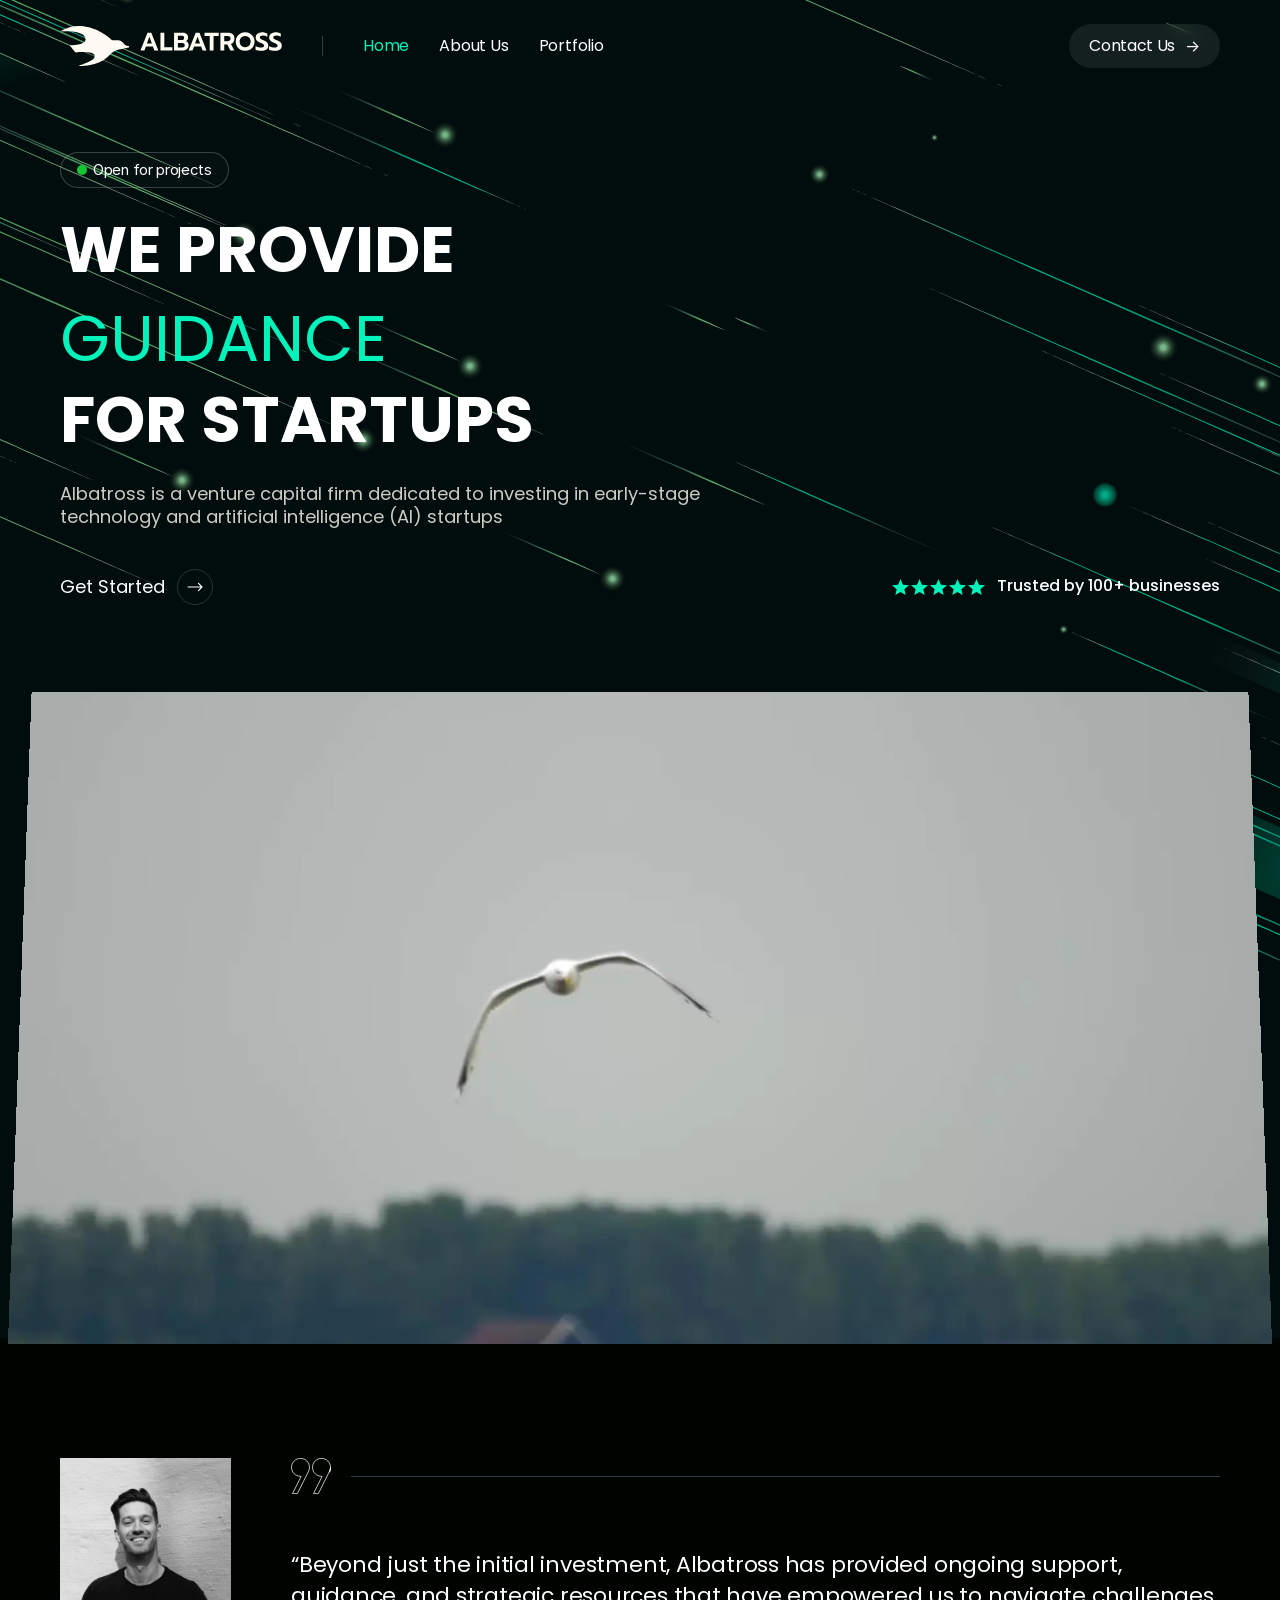
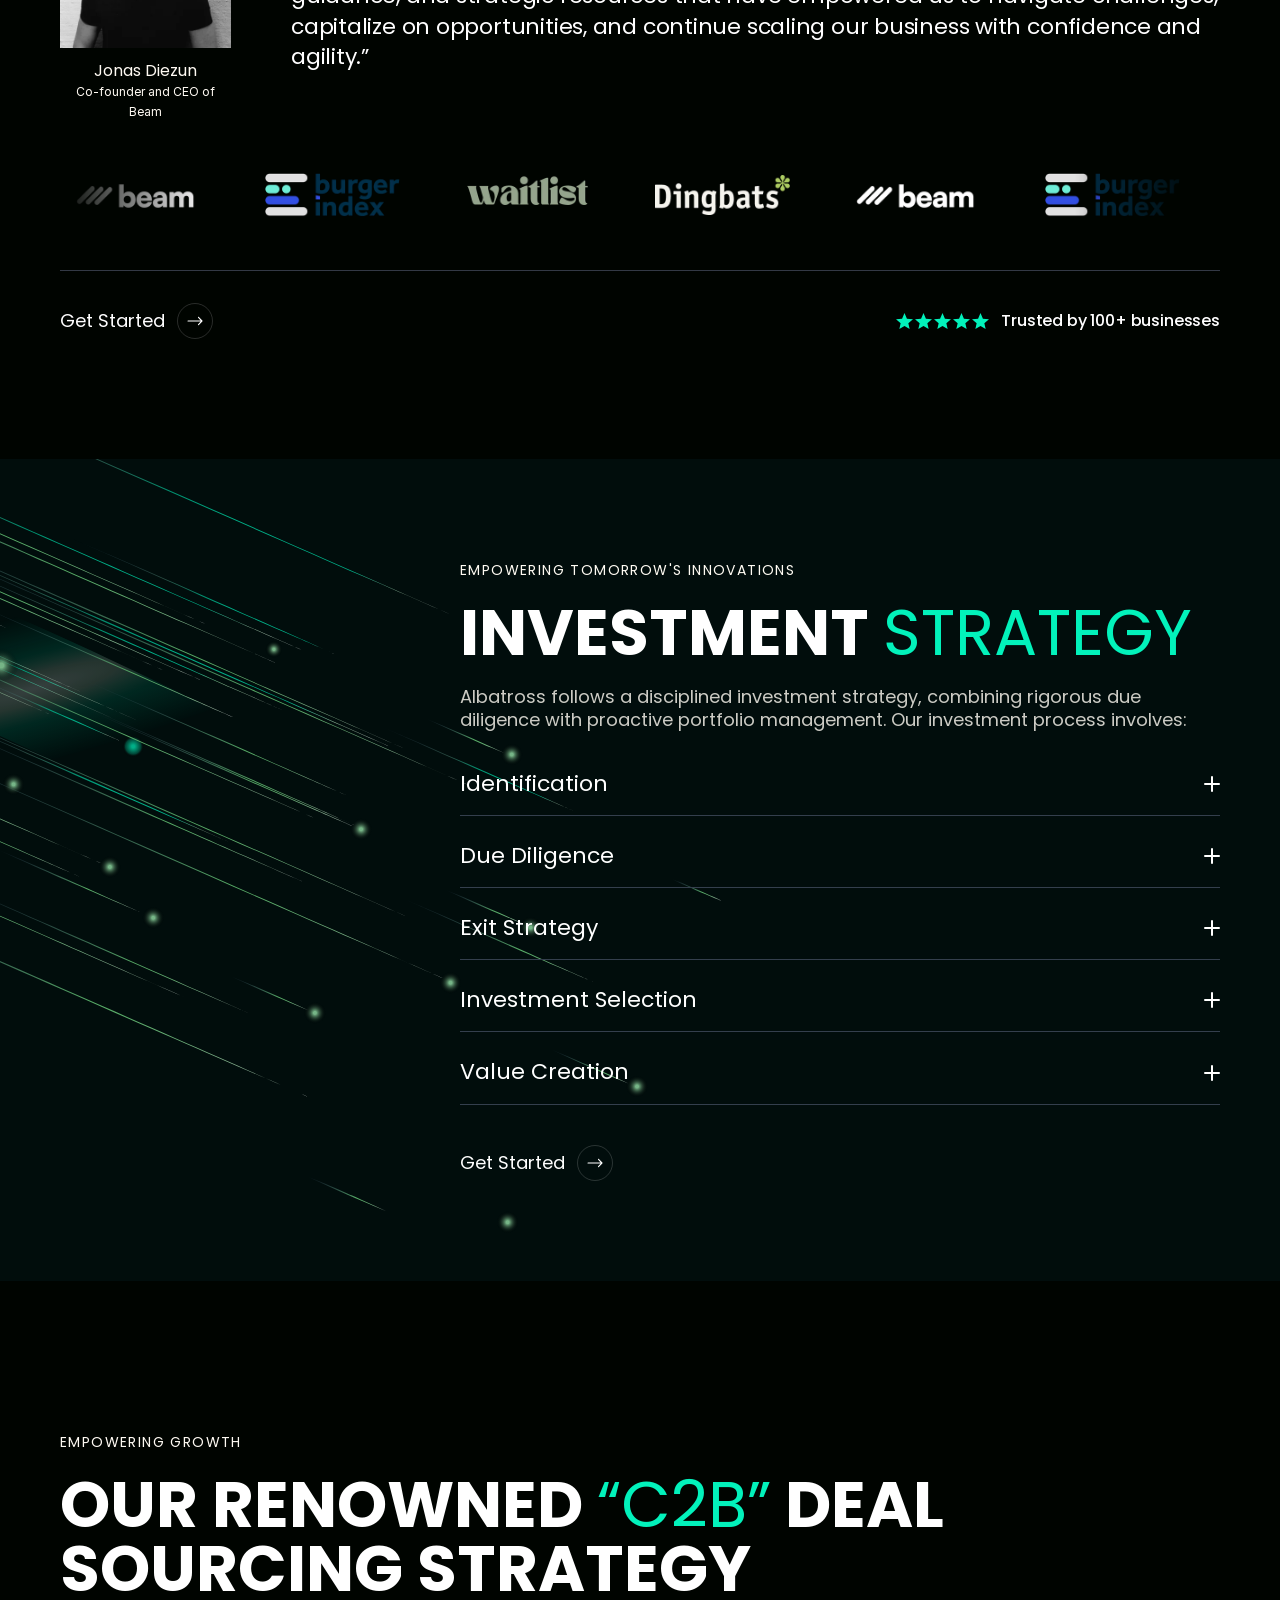
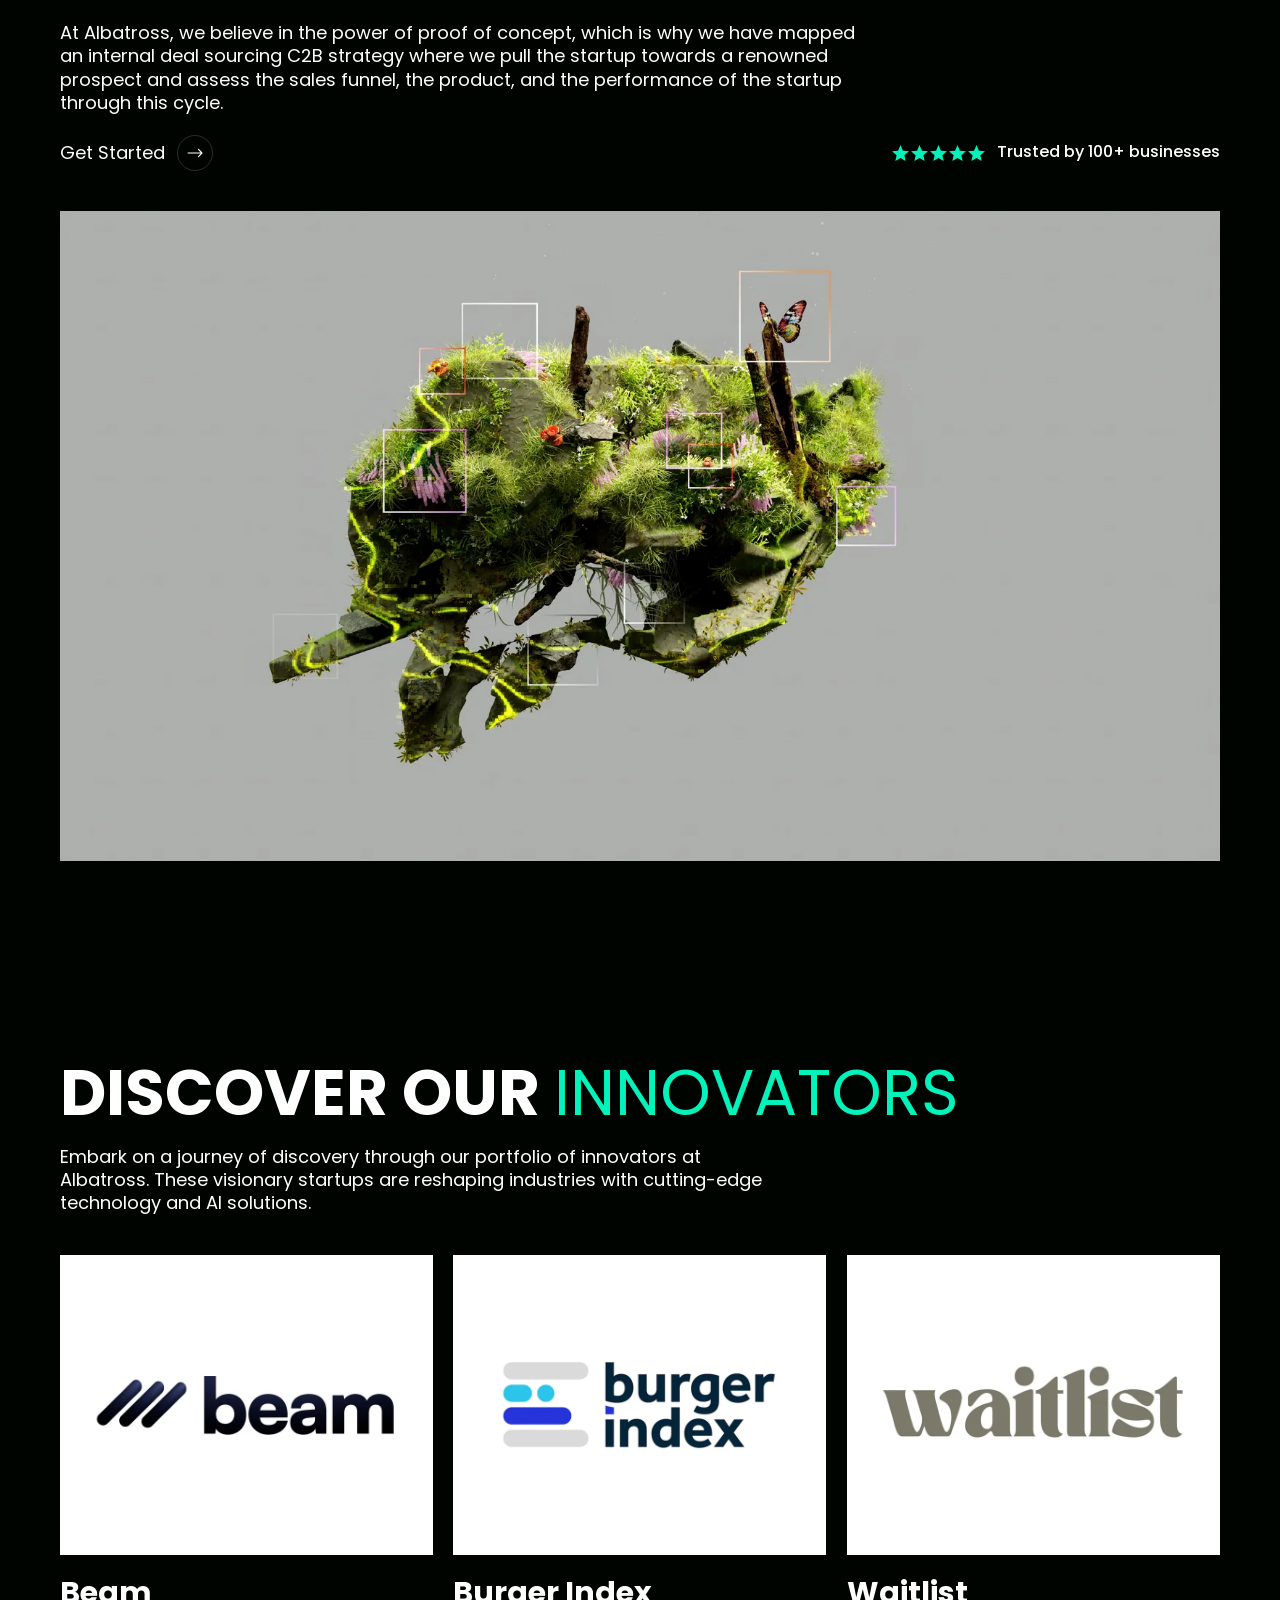
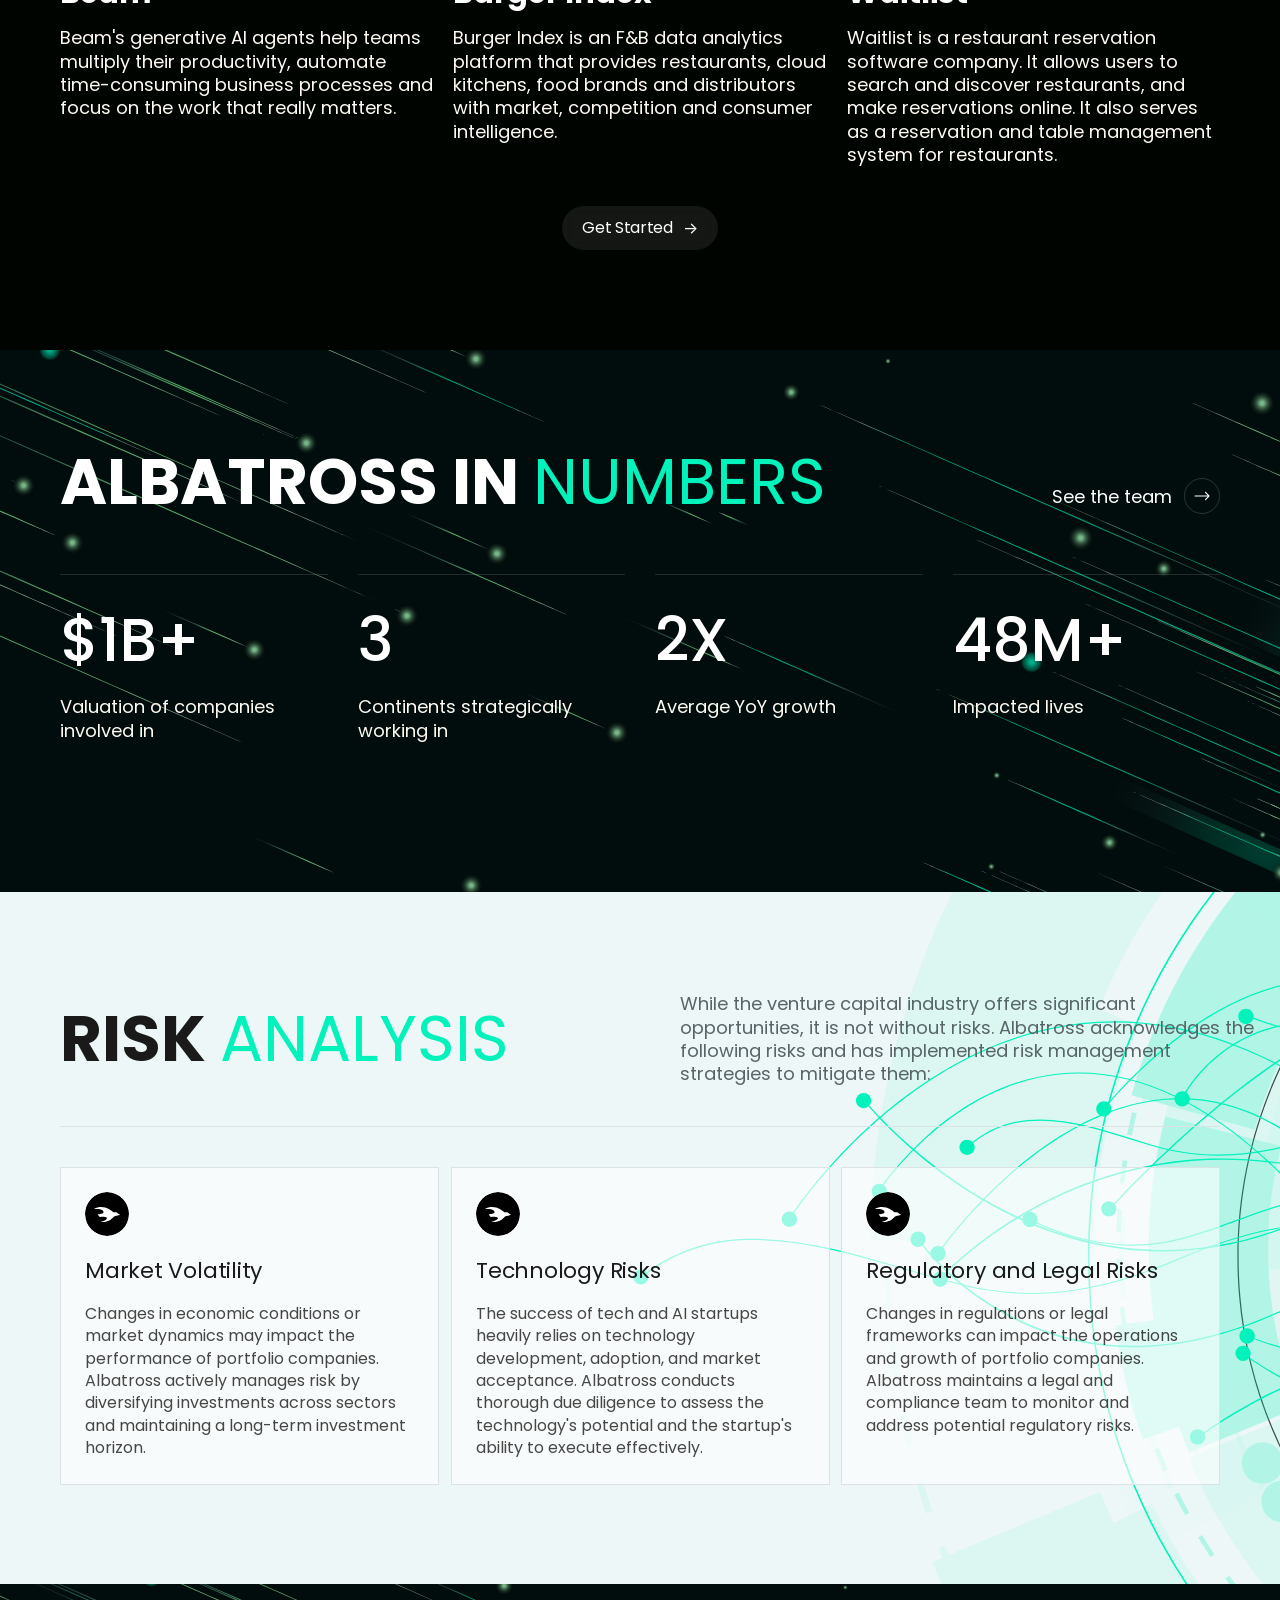
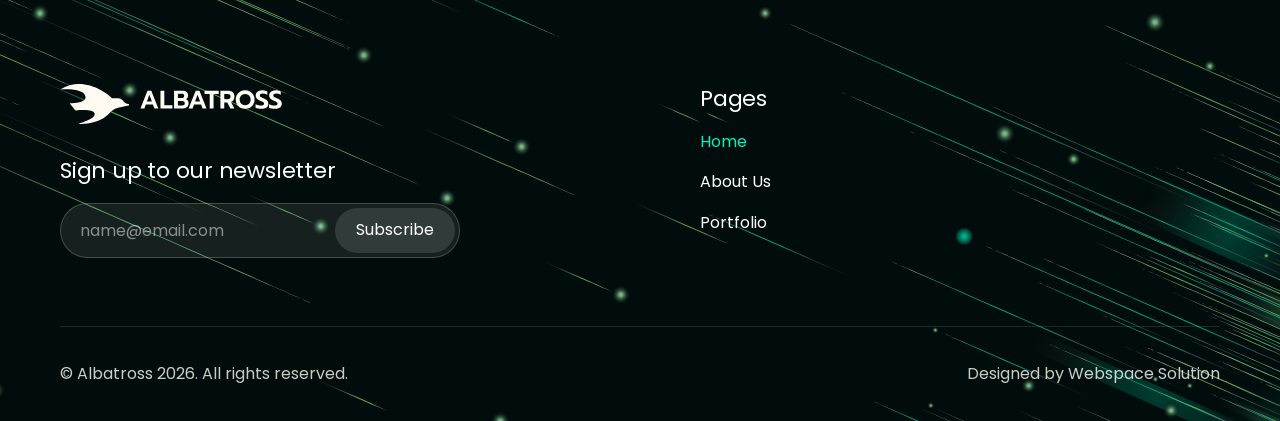
==== commit 648cd444: "Send contact and newsletter forms to mo@albatross-cap.com Co-Authored-By: Claude Opus 5.5 <noreply@a" ====
--- a/index.html
+++ b/index.html
@@ -26,7 +26,7 @@
 <link rel="preload" href="assets/fonts/poppins-700.woff2" as="font" type="font/woff2" crossorigin>
 <link rel="stylesheet" href="assets/css/site.css?v=1">
 <script>try{if(!sessionStorage.getItem('alb-intro')&&!matchMedia('(prefers-reduced-motion: reduce)').matches){document.documentElement.classList.add('js-intro');sessionStorage.setItem('alb-intro','1')}}catch(e){}</script>
-<script src="assets/js/site.js?v=1" defer></script>
+<script src="assets/js/site.js?v=2" defer></script>
 <script type="application/ld+json">{"@context":"https://schema.org","@type":"Organization","name":"Albatross","url":"https://albatross-cap.com/","logo":"https://albatross-cap.com/apple-touch-icon.png","description":"Albatross is a venture capital firm dedicated to investing in early-stage technology and artificial intelligence (AI) startups."}</script>
 <link rel="preload" href="assets/img/bg-hero.svg" as="image">
 </head>
@@ -79,6 +79,7 @@
     <div class="hero-media">
       <div class="hero-video" data-tilt>
         <video autoplay muted loop playsinline preload="metadata" poster="assets/img/video-poster.webp" aria-label="An albatross in flight">
+          <source src="assets/video/albatross-720.mp4" type="video/mp4" media="(max-width: 809px)">
           <source src="assets/video/albatross.mp4" type="video/mp4">
         </video>
       </div>
